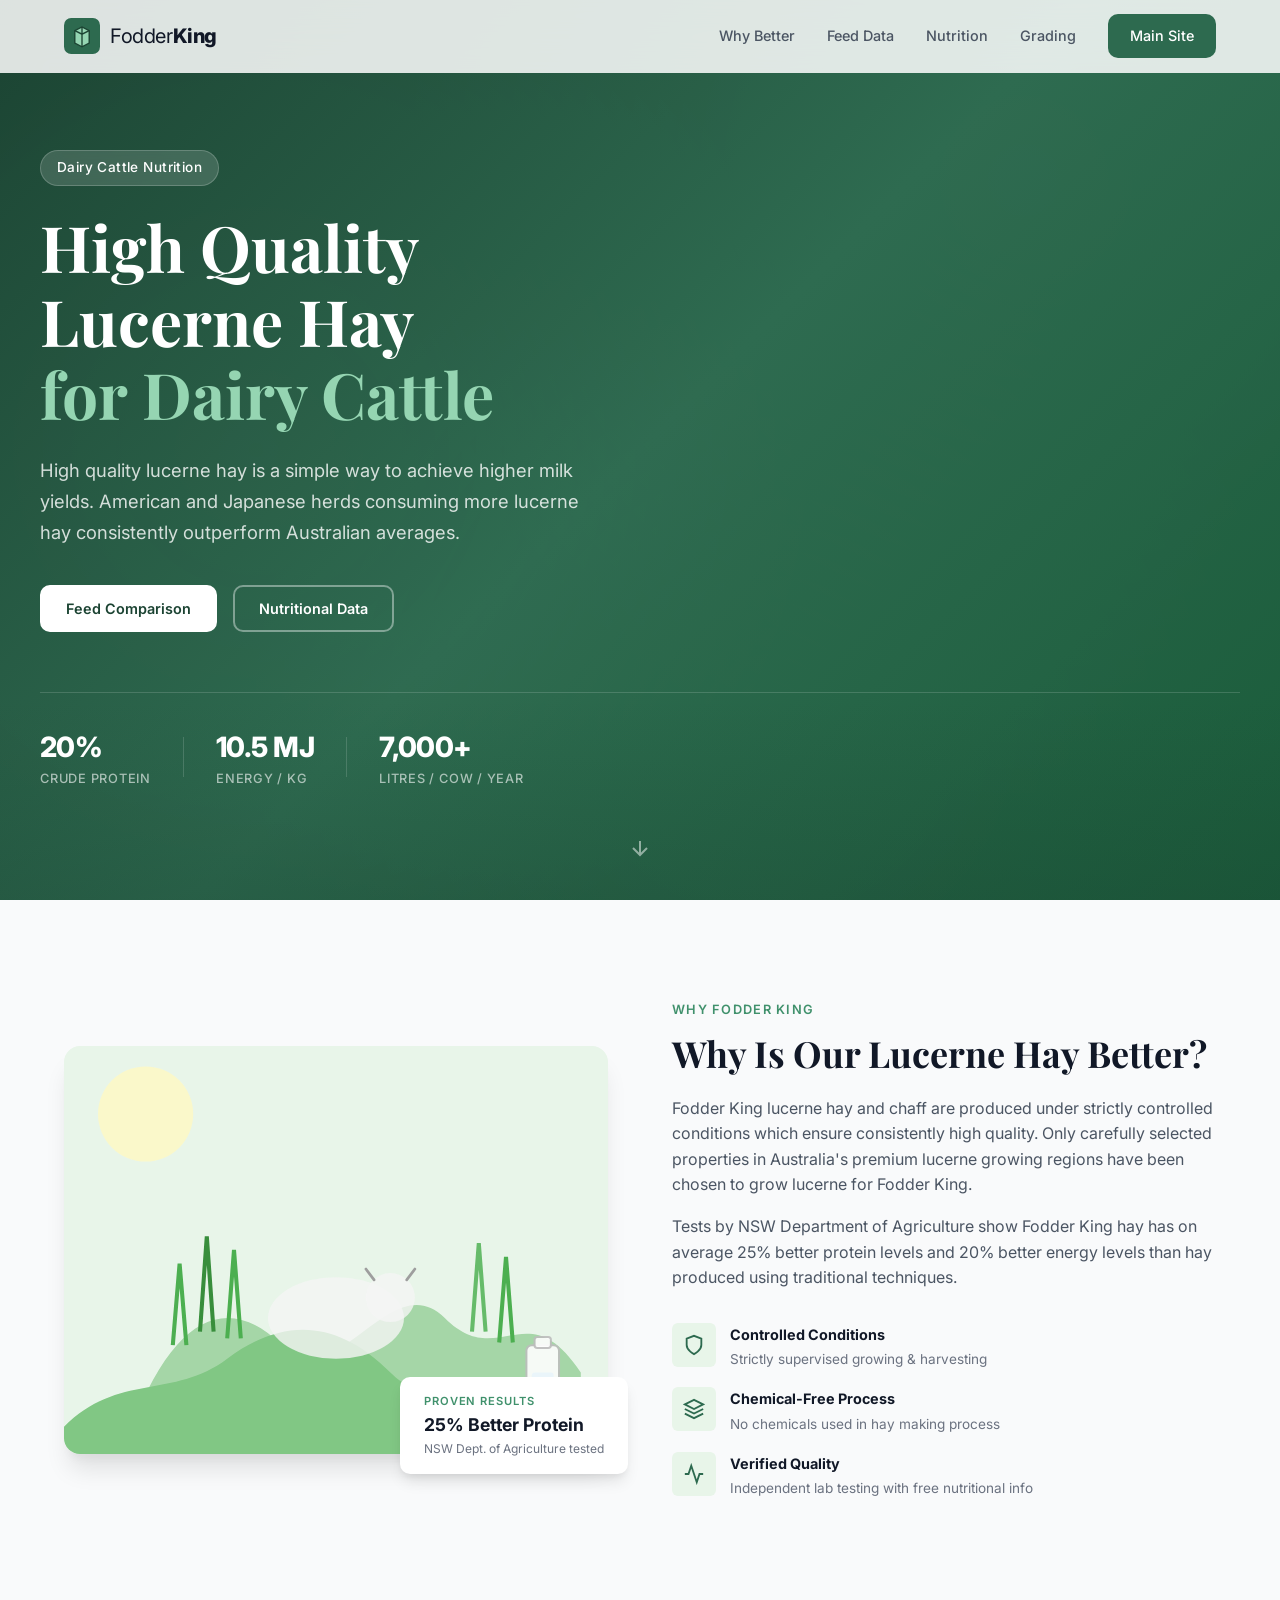
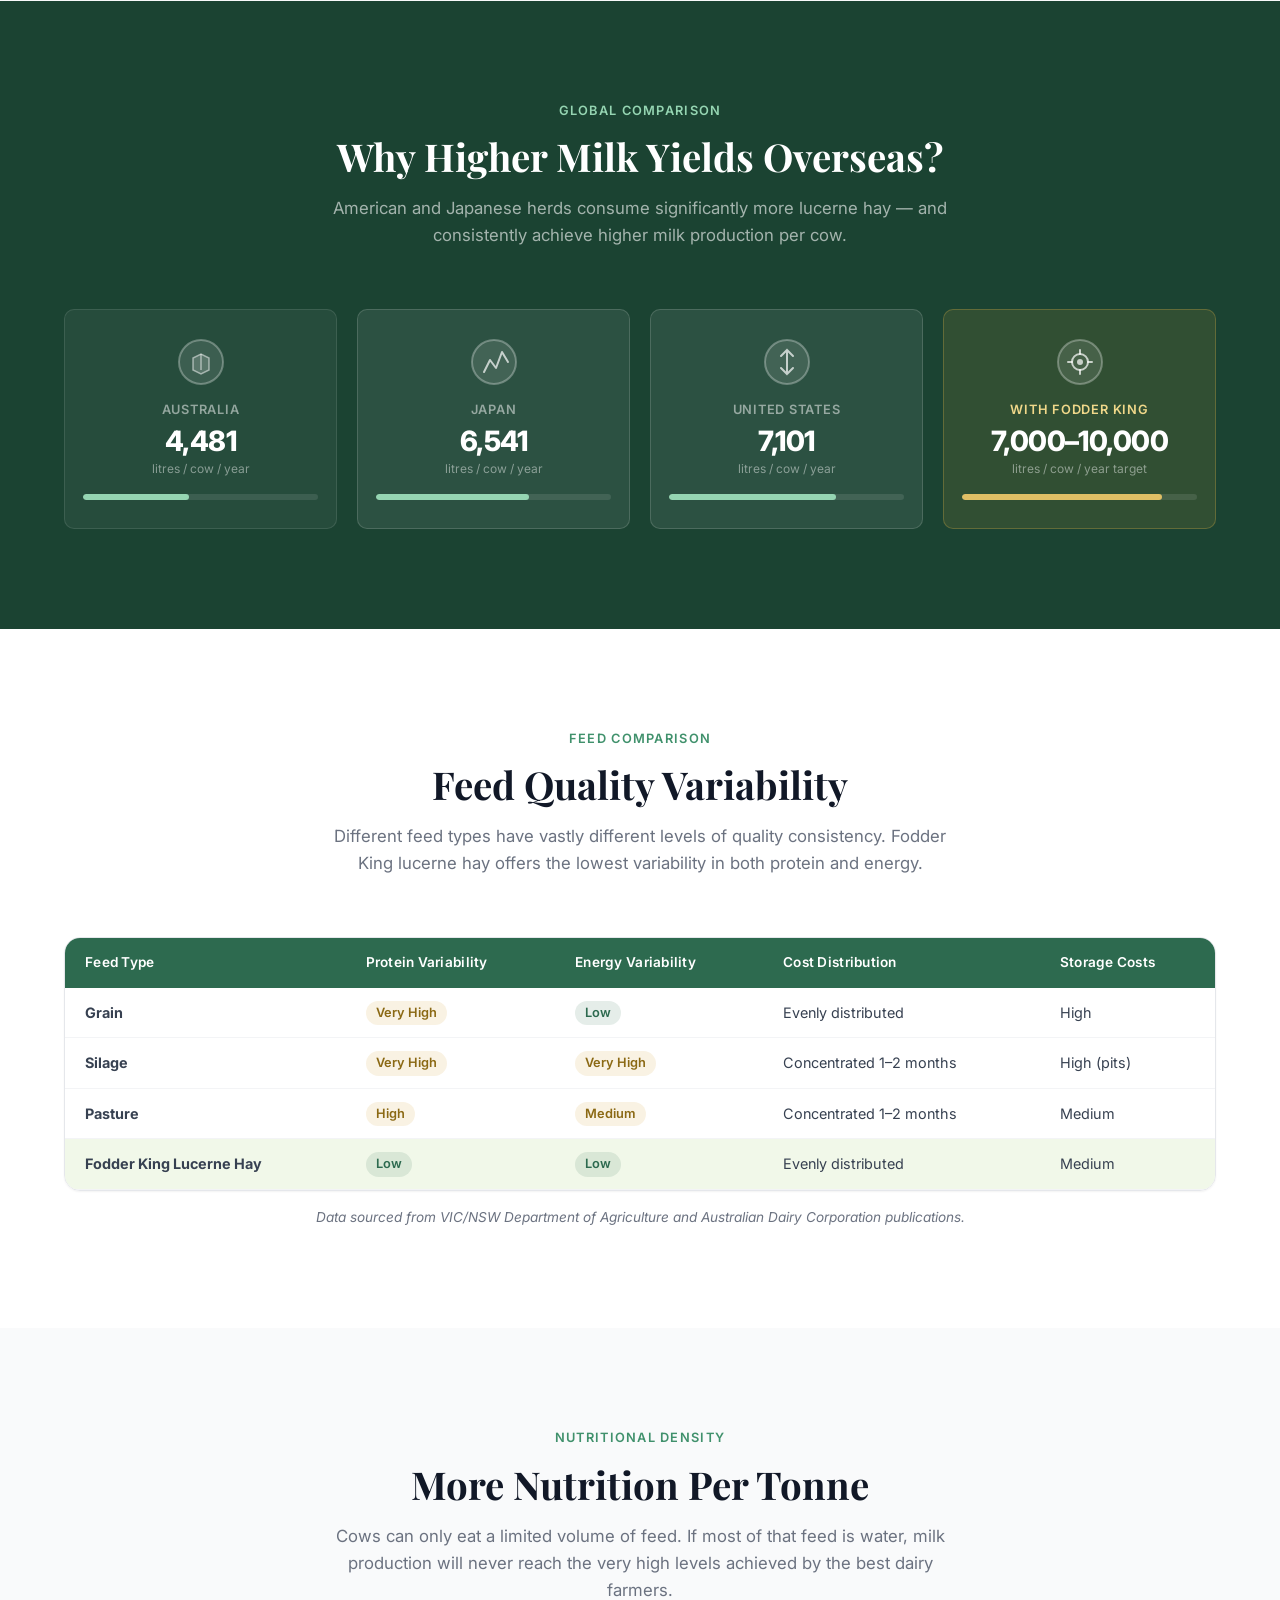
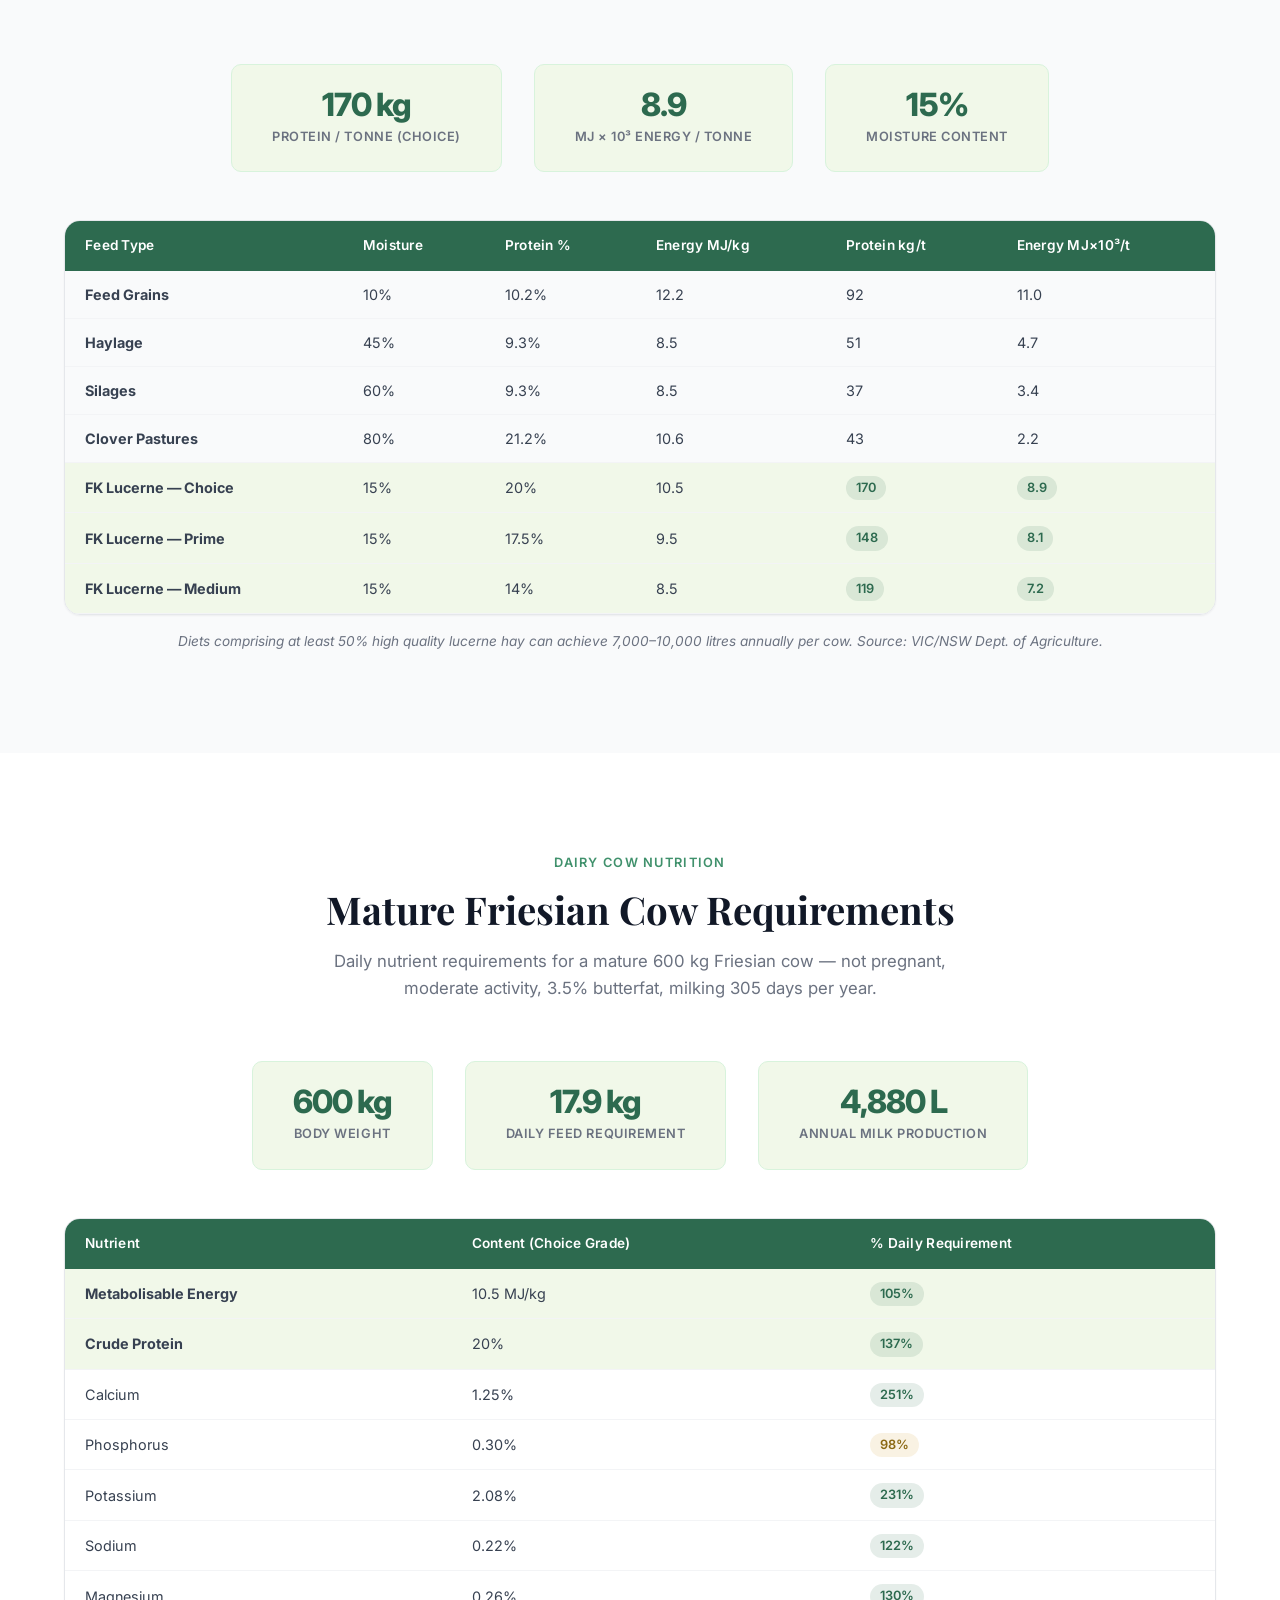
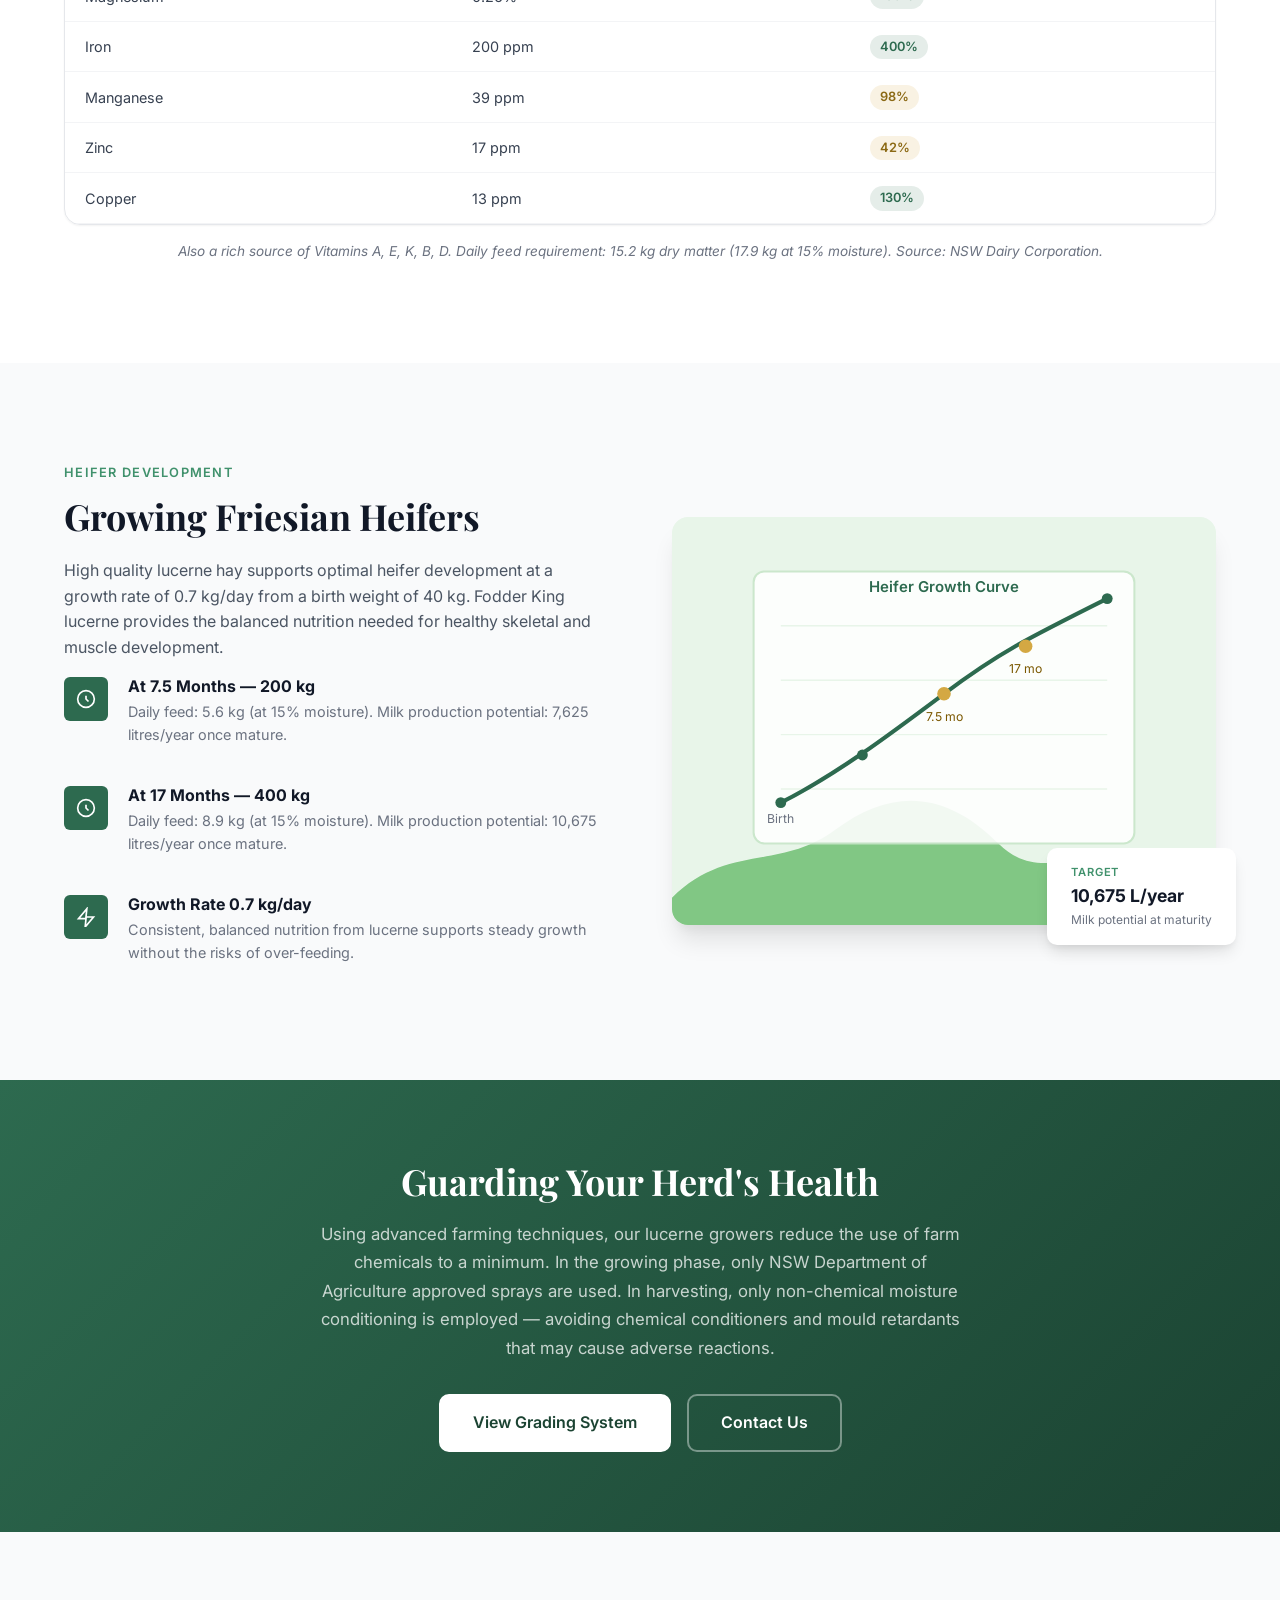
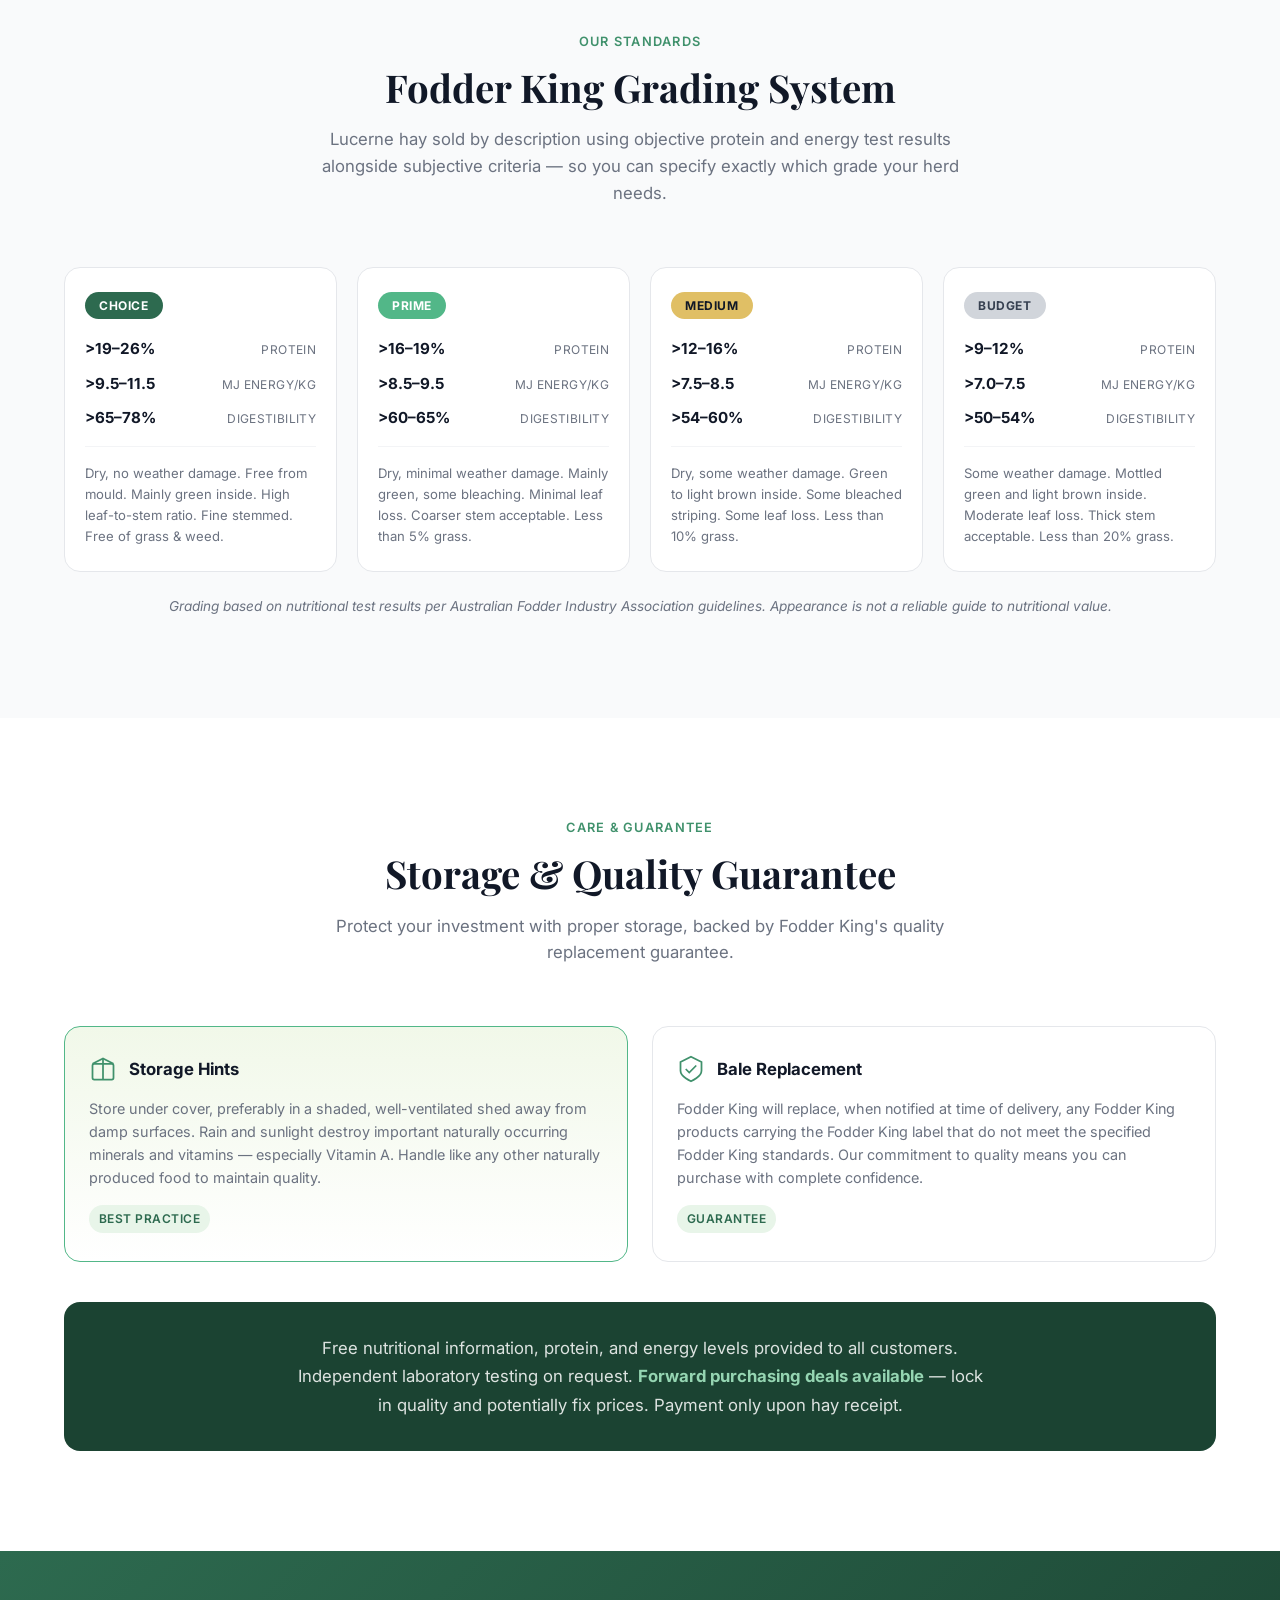
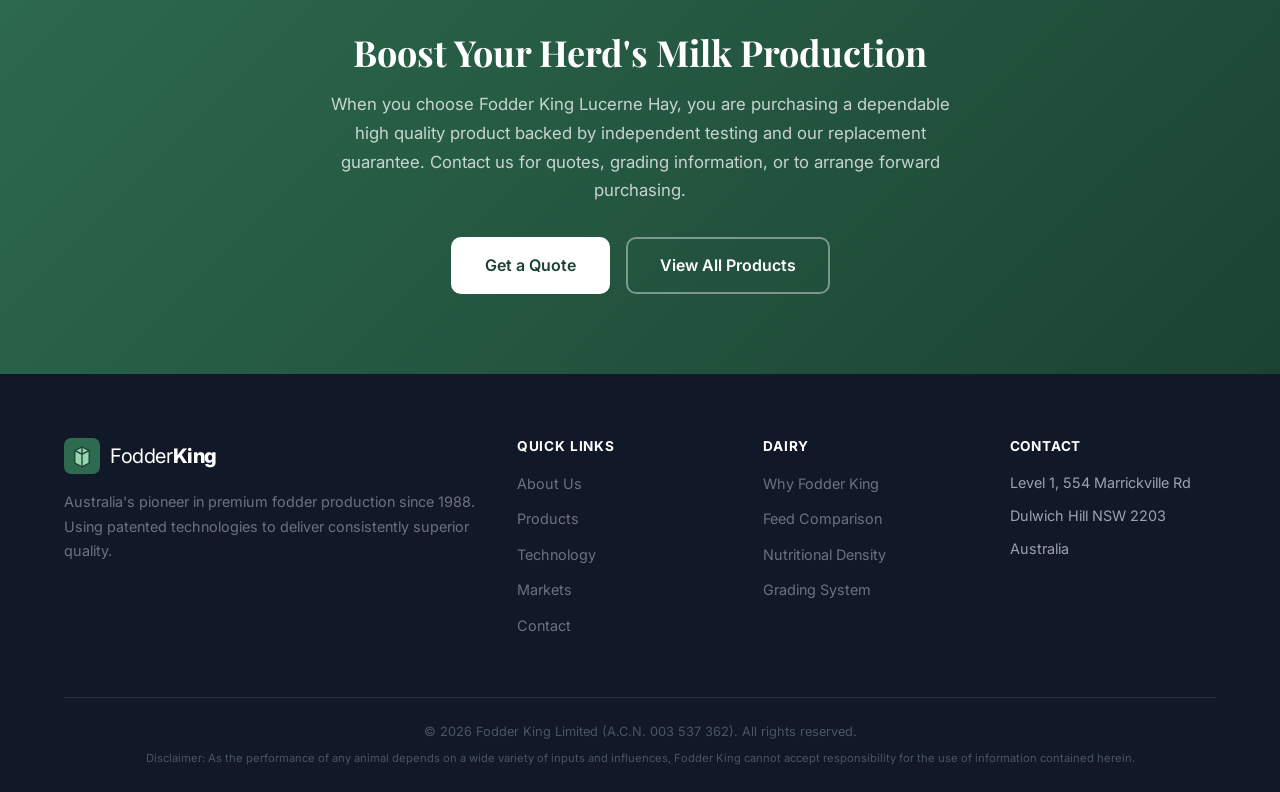
==== dairy.html @ 6096a25e "Add dairy and horses pages, process flow diagram, and nav updates - Create horses.html with lucerne " ====
<!DOCTYPE html>
<html lang="en">
<head>
  <meta charset="UTF-8">
  <meta name="viewport" content="width=device-width, initial-scale=1.0">
  <meta name="description" content="Fodder King — High quality lucerne hay for dairy cattle. Achieve higher milk yields with premium Australian lucerne hay providing superior protein, energy and nutritional density.">
  <title>Lucerne Hay for Dairy Cattle — Fodder King</title>
  <link rel="preconnect" href="https://fonts.googleapis.com">
  <link rel="preconnect" href="https://fonts.gstatic.com" crossorigin>
  <link href="https://fonts.googleapis.com/css2?family=Inter:wght@400;500;600;700;800&family=Playfair+Display:wght@700&display=swap" rel="stylesheet">
  <link rel="stylesheet" href="styles.css">
</head>
<body>
  <!-- Navigation -->
  <nav class="navbar" id="navbar">
    <div class="container nav-container">
      <a href="index.html" class="logo">
        <svg class="logo-icon" viewBox="0 0 40 40" fill="none" xmlns="http://www.w3.org/2000/svg">
          <rect width="40" height="40" rx="8" fill="#2D6A4F"/>
          <path d="M12 28V14l8-4 8 4v14l-8 4-8-4z" fill="#95D5B2" stroke="#1B4332" stroke-width="1.5"/>
          <path d="M20 10v22M12 14l8 4 8-4" stroke="#1B4332" stroke-width="1.5"/>
        </svg>
        <span>Fodder<strong>King</strong></span>
      </a>
      <button class="nav-toggle" id="navToggle" aria-label="Toggle navigation">
        <span></span><span></span><span></span>
      </button>
      <ul class="nav-links" id="navLinks">
        <li><a href="#why-better">Why Better</a></li>
        <li><a href="#feed-variability">Feed Data</a></li>
        <li><a href="#nutrition">Nutrition</a></li>
        <li><a href="#grading">Grading</a></li>
        <li><a href="index.html" class="btn btn-nav">Main Site</a></li>
      </ul>
    </div>
  </nav>

  <!-- Hero Section -->
  <header class="hero hero-dairy" id="hero">
    <div class="hero-bg"></div>
    <div class="container hero-content">
      <div class="hero-badge">Dairy Cattle Nutrition</div>
      <h1>High Quality<br>Lucerne Hay<br><span class="highlight">for Dairy Cattle</span></h1>
      <p class="hero-subtitle">High quality lucerne hay is a simple way to achieve higher milk yields. American and Japanese herds consuming more lucerne hay consistently outperform Australian averages.</p>
      <div class="hero-actions">
        <a href="#feed-variability" class="btn btn-primary">Feed Comparison</a>
        <a href="#nutrition" class="btn btn-outline">Nutritional Data</a>
      </div>
      <div class="hero-stats">
        <div class="stat">
          <span class="stat-value">20%</span>
          <span class="stat-label">Crude Protein</span>
        </div>
        <div class="stat-divider"></div>
        <div class="stat">
          <span class="stat-value">10.5 MJ</span>
          <span class="stat-label">Energy / kg</span>
        </div>
        <div class="stat-divider"></div>
        <div class="stat">
          <span class="stat-value">7,000+</span>
          <span class="stat-label">Litres / Cow / Year</span>
        </div>
      </div>
    </div>
    <div class="hero-scroll">
      <a href="#why-better" aria-label="Scroll down">
        <svg width="24" height="24" viewBox="0 0 24 24" fill="none" stroke="currentColor" stroke-width="2"><path d="M12 5v14M5 12l7 7 7-7"/></svg>
      </a>
    </div>
  </header>

  <!-- Why Better Section -->
  <section class="section section-about" id="why-better">
    <div class="container">
      <div class="section-grid about-grid">
        <div class="about-image">
          <div class="about-image-placeholder">
            <svg viewBox="0 0 400 300" fill="none" xmlns="http://www.w3.org/2000/svg">
              <rect width="400" height="300" fill="#E8F5E9"/>
              <path d="M50 280 C80 200, 120 180, 160 220 S240 160, 280 200 S340 180, 380 240 L380 280Z" fill="#A5D6A7"/>
              <path d="M0 280 C40 240, 80 260, 120 230 S200 200, 240 240 S320 220, 400 260 L400 300 L0 300Z" fill="#81C784"/>
              <!-- Cow silhouette -->
              <ellipse cx="200" cy="200" rx="50" ry="30" fill="#F5F5F5" opacity="0.8"/>
              <circle cx="240" cy="185" r="18" fill="#F5F5F5" opacity="0.8"/>
              <path d="M252 172l6-8M228 172l-6-8" stroke="#9E9E9E" stroke-width="2" stroke-linecap="round"/>
              <!-- Lucerne stalks -->
              <path d="M80 220 L85 160 L90 220" stroke="#4CAF50" stroke-width="3"/>
              <path d="M100 210 L105 140 L110 210" stroke="#388E3C" stroke-width="3"/>
              <path d="M120 215 L125 150 L130 215" stroke="#4CAF50" stroke-width="3"/>
              <path d="M300 210 L305 145 L310 210" stroke="#66BB6A" stroke-width="3"/>
              <path d="M320 218 L325 155 L330 218" stroke="#4CAF50" stroke-width="3"/>
              <!-- Milk bottle icon -->
              <rect x="340" y="220" width="24" height="40" rx="4" fill="white" opacity="0.9" stroke="#BDBDBD" stroke-width="1.5"/>
              <rect x="346" y="214" width="12" height="8" rx="2" fill="white" opacity="0.9" stroke="#BDBDBD" stroke-width="1.5"/>
              <rect x="344" y="240" width="16" height="16" rx="2" fill="#E3F2FD" opacity="0.6"/>
              <!-- Sun -->
              <circle cx="60" cy="50" r="35" fill="#FFF9C4" opacity="0.8"/>
            </svg>
          </div>
          <div class="about-accent-box">
            <span class="accent-number">Proven Results</span>
            <span class="accent-text">25% Better Protein</span>
            <span class="accent-sub">NSW Dept. of Agriculture tested</span>
          </div>
        </div>
        <div class="about-content">
          <div class="section-label">Why Fodder King</div>
          <h2>Why Is Our Lucerne Hay Better?</h2>
          <p>Fodder King lucerne hay and chaff are produced under strictly controlled conditions which ensure consistently high quality. Only carefully selected properties in Australia's premium lucerne growing regions have been chosen to grow lucerne for Fodder King.</p>
          <p>Tests by NSW Department of Agriculture show Fodder King hay has on average 25% better protein levels and 20% better energy levels than hay produced using traditional techniques.</p>
          <div class="about-features">
            <div class="feature">
              <div class="feature-icon">
                <svg viewBox="0 0 24 24" fill="none" stroke="currentColor" stroke-width="2"><path d="M12 22s8-4 8-10V5l-8-3-8 3v7c0 6 8 10 8 10z"/></svg>
              </div>
              <div>
                <strong>Controlled Conditions</strong>
                <span>Strictly supervised growing &amp; harvesting</span>
              </div>
            </div>
            <div class="feature">
              <div class="feature-icon">
                <svg viewBox="0 0 24 24" fill="none" stroke="currentColor" stroke-width="2"><path d="M12 2L2 7l10 5 10-5-10-5zM2 17l10 5 10-5M2 12l10 5 10-5"/></svg>
              </div>
              <div>
                <strong>Chemical-Free Process</strong>
                <span>No chemicals used in hay making process</span>
              </div>
            </div>
            <div class="feature">
              <div class="feature-icon">
                <svg viewBox="0 0 24 24" fill="none" stroke="currentColor" stroke-width="2"><polyline points="22 12 18 12 15 21 9 3 6 12 2 12"/></svg>
              </div>
              <div>
                <strong>Verified Quality</strong>
                <span>Independent lab testing with free nutritional info</span>
              </div>
            </div>
          </div>
        </div>
      </div>
    </div>
  </section>

  <!-- Global Milk Yield Comparison -->
  <section class="section section-livestock" id="milk-yields">
    <div class="container">
      <div class="section-header">
        <div class="section-label">Global Comparison</div>
        <h2>Why Higher Milk Yields Overseas?</h2>
        <p>American and Japanese herds consume significantly more lucerne hay — and consistently achieve higher milk production per cow.</p>
      </div>
      <div class="dairy-yield-grid">
        <div class="dairy-yield-card">
          <div class="dairy-yield-icon">
            <svg viewBox="0 0 48 48" fill="none" xmlns="http://www.w3.org/2000/svg">
              <circle cx="24" cy="24" r="22" fill="rgba(255,255,255,0.1)" stroke="rgba(255,255,255,0.3)" stroke-width="2"/>
              <path d="M16 32V20l8-4 8 4v12l-8 4-8-4z" fill="rgba(255,255,255,0.15)" stroke="rgba(255,255,255,0.5)" stroke-width="1.5"/>
              <path d="M24 16v16" stroke="rgba(255,255,255,0.5)" stroke-width="1.5"/>
            </svg>
          </div>
          <span class="dairy-yield-country">Australia</span>
          <span class="dairy-yield-value">4,481</span>
          <span class="dairy-yield-unit">litres / cow / year</span>
          <div class="dairy-yield-bar">
            <div class="dairy-yield-fill" style="width: 45%;"></div>
          </div>
        </div>
        <div class="dairy-yield-card dairy-yield-highlight">
          <div class="dairy-yield-icon">
            <svg viewBox="0 0 48 48" fill="none" xmlns="http://www.w3.org/2000/svg">
              <circle cx="24" cy="24" r="22" fill="rgba(255,255,255,0.1)" stroke="rgba(255,255,255,0.3)" stroke-width="2"/>
              <path d="M14 34l6-12 6 8 6-16 6 10" stroke="rgba(255,255,255,0.7)" stroke-width="2" stroke-linecap="round" stroke-linejoin="round"/>
            </svg>
          </div>
          <span class="dairy-yield-country">Japan</span>
          <span class="dairy-yield-value">6,541</span>
          <span class="dairy-yield-unit">litres / cow / year</span>
          <div class="dairy-yield-bar">
            <div class="dairy-yield-fill" style="width: 65%;"></div>
          </div>
        </div>
        <div class="dairy-yield-card dairy-yield-highlight">
          <div class="dairy-yield-icon">
            <svg viewBox="0 0 48 48" fill="none" xmlns="http://www.w3.org/2000/svg">
              <circle cx="24" cy="24" r="22" fill="rgba(255,255,255,0.1)" stroke="rgba(255,255,255,0.3)" stroke-width="2"/>
              <path d="M24 12v24M18 18l6-6 6 6M18 30l6 6 6-6" stroke="rgba(255,255,255,0.7)" stroke-width="2" stroke-linecap="round"/>
            </svg>
          </div>
          <span class="dairy-yield-country">United States</span>
          <span class="dairy-yield-value">7,101</span>
          <span class="dairy-yield-unit">litres / cow / year</span>
          <div class="dairy-yield-bar">
            <div class="dairy-yield-fill" style="width: 71%;"></div>
          </div>
        </div>
        <div class="dairy-yield-card dairy-yield-target">
          <div class="dairy-yield-icon">
            <svg viewBox="0 0 48 48" fill="none" xmlns="http://www.w3.org/2000/svg">
              <circle cx="24" cy="24" r="22" fill="rgba(255,255,255,0.1)" stroke="rgba(255,255,255,0.3)" stroke-width="2"/>
              <circle cx="24" cy="24" r="8" stroke="rgba(255,255,255,0.7)" stroke-width="2"/>
              <circle cx="24" cy="24" r="3" fill="rgba(255,255,255,0.7)"/>
              <path d="M24 12v4M24 32v4M12 24h4M32 24h4" stroke="rgba(255,255,255,0.7)" stroke-width="2" stroke-linecap="round"/>
            </svg>
          </div>
          <span class="dairy-yield-country">With Fodder King</span>
          <span class="dairy-yield-value">7,000–10,000</span>
          <span class="dairy-yield-unit">litres / cow / year target</span>
          <div class="dairy-yield-bar">
            <div class="dairy-yield-fill dairy-yield-fill-gold" style="width: 85%;"></div>
          </div>
        </div>
      </div>
    </div>
  </section>

  <!-- Feed Variability Section -->
  <section class="section" id="feed-variability">
    <div class="container">
      <div class="section-header">
        <div class="section-label">Feed Comparison</div>
        <h2>Feed Quality Variability</h2>
        <p>Different feed types have vastly different levels of quality consistency. Fodder King lucerne hay offers the lowest variability in both protein and energy.</p>
      </div>

      <div class="table-wrapper">
        <table class="nutrition-table">
          <thead>
            <tr>
              <th>Feed Type</th>
              <th>Protein Variability</th>
              <th>Energy Variability</th>
              <th>Cost Distribution</th>
              <th>Storage Costs</th>
            </tr>
          </thead>
          <tbody>
            <tr>
              <td><strong>Grain</strong></td>
              <td><span class="badge badge-amber">Very High</span></td>
              <td><span class="badge badge-green">Low</span></td>
              <td>Evenly distributed</td>
              <td>High</td>
            </tr>
            <tr>
              <td><strong>Silage</strong></td>
              <td><span class="badge badge-amber">Very High</span></td>
              <td><span class="badge badge-amber">Very High</span></td>
              <td>Concentrated 1–2 months</td>
              <td>High (pits)</td>
            </tr>
            <tr>
              <td><strong>Pasture</strong></td>
              <td><span class="badge badge-amber">High</span></td>
              <td><span class="badge badge-amber">Medium</span></td>
              <td>Concentrated 1–2 months</td>
              <td>Medium</td>
            </tr>
            <tr class="table-highlight">
              <td><strong>Fodder King Lucerne Hay</strong></td>
              <td><span class="badge badge-green">Low</span></td>
              <td><span class="badge badge-green">Low</span></td>
              <td>Evenly distributed</td>
              <td>Medium</td>
            </tr>
          </tbody>
        </table>
      </div>
      <p class="table-note">Data sourced from VIC/NSW Department of Agriculture and Australian Dairy Corporation publications.</p>
    </div>
  </section>

  <!-- Nutritional Density Section -->
  <section class="section section-tech" id="nutrition">
    <div class="container">
      <div class="section-header">
        <div class="section-label">Nutritional Density</div>
        <h2>More Nutrition Per Tonne</h2>
        <p>Cows can only eat a limited volume of feed. If most of that feed is water, milk production will never reach the very high levels achieved by the best dairy farmers.</p>
      </div>

      <!-- Density overview cards -->
      <div class="nutrition-overview">
        <div class="nutrition-overview-card">
          <span class="nutrition-big">170 kg</span>
          <span class="nutrition-label">Protein / Tonne (Choice)</span>
        </div>
        <div class="nutrition-overview-card">
          <span class="nutrition-big">8.9</span>
          <span class="nutrition-label">MJ &times; 10&sup3; Energy / Tonne</span>
        </div>
        <div class="nutrition-overview-card">
          <span class="nutrition-big">15%</span>
          <span class="nutrition-label">Moisture Content</span>
        </div>
      </div>

      <div class="table-wrapper">
        <table class="nutrition-table">
          <thead>
            <tr>
              <th>Feed Type</th>
              <th>Moisture</th>
              <th>Protein %</th>
              <th>Energy MJ/kg</th>
              <th>Protein kg/t</th>
              <th>Energy MJ&times;10&sup3;/t</th>
            </tr>
          </thead>
          <tbody>
            <tr>
              <td><strong>Feed Grains</strong></td>
              <td>10%</td>
              <td>10.2%</td>
              <td>12.2</td>
              <td>92</td>
              <td>11.0</td>
            </tr>
            <tr>
              <td><strong>Haylage</strong></td>
              <td>45%</td>
              <td>9.3%</td>
              <td>8.5</td>
              <td>51</td>
              <td>4.7</td>
            </tr>
            <tr>
              <td><strong>Silages</strong></td>
              <td>60%</td>
              <td>9.3%</td>
              <td>8.5</td>
              <td>37</td>
              <td>3.4</td>
            </tr>
            <tr>
              <td><strong>Clover Pastures</strong></td>
              <td>80%</td>
              <td>21.2%</td>
              <td>10.6</td>
              <td>43</td>
              <td>2.2</td>
            </tr>
            <tr class="table-highlight">
              <td><strong>FK Lucerne — Choice</strong></td>
              <td>15%</td>
              <td>20%</td>
              <td>10.5</td>
              <td><span class="badge badge-green">170</span></td>
              <td><span class="badge badge-green">8.9</span></td>
            </tr>
            <tr class="table-highlight">
              <td><strong>FK Lucerne — Prime</strong></td>
              <td>15%</td>
              <td>17.5%</td>
              <td>9.5</td>
              <td><span class="badge badge-green">148</span></td>
              <td><span class="badge badge-green">8.1</span></td>
            </tr>
            <tr class="table-highlight">
              <td><strong>FK Lucerne — Medium</strong></td>
              <td>15%</td>
              <td>14%</td>
              <td>8.5</td>
              <td><span class="badge badge-green">119</span></td>
              <td><span class="badge badge-green">7.2</span></td>
            </tr>
          </tbody>
        </table>
      </div>
      <p class="table-note">Diets comprising at least 50% high quality lucerne hay can achieve 7,000–10,000 litres annually per cow. Source: VIC/NSW Dept. of Agriculture.</p>
    </div>
  </section>

  <!-- Friesian Cow Requirements Section -->
  <section class="section" id="friesian">
    <div class="container">
      <div class="section-header">
        <div class="section-label">Dairy Cow Nutrition</div>
        <h2>Mature Friesian Cow Requirements</h2>
        <p>Daily nutrient requirements for a mature 600 kg Friesian cow — not pregnant, moderate activity, 3.5% butterfat, milking 305 days per year.</p>
      </div>

      <!-- Cow spec overview -->
      <div class="nutrition-overview">
        <div class="nutrition-overview-card">
          <span class="nutrition-big">600 kg</span>
          <span class="nutrition-label">Body Weight</span>
        </div>
        <div class="nutrition-overview-card">
          <span class="nutrition-big">17.9 kg</span>
          <span class="nutrition-label">Daily Feed Requirement</span>
        </div>
        <div class="nutrition-overview-card">
          <span class="nutrition-big">4,880 L</span>
          <span class="nutrition-label">Annual Milk Production</span>
        </div>
      </div>

      <div class="table-wrapper">
        <table class="nutrition-table">
          <thead>
            <tr>
              <th>Nutrient</th>
              <th>Content (Choice Grade)</th>
              <th>% Daily Requirement</th>
            </tr>
          </thead>
          <tbody>
            <tr class="table-highlight">
              <td><strong>Metabolisable Energy</strong></td>
              <td>10.5 MJ/kg</td>
              <td><span class="badge badge-green">105%</span></td>
            </tr>
            <tr class="table-highlight">
              <td><strong>Crude Protein</strong></td>
              <td>20%</td>
              <td><span class="badge badge-green">137%</span></td>
            </tr>
            <tr>
              <td>Calcium</td>
              <td>1.25%</td>
              <td><span class="badge badge-green">251%</span></td>
            </tr>
            <tr>
              <td>Phosphorus</td>
              <td>0.30%</td>
              <td><span class="badge badge-amber">98%</span></td>
            </tr>
            <tr>
              <td>Potassium</td>
              <td>2.08%</td>
              <td><span class="badge badge-green">231%</span></td>
            </tr>
            <tr>
              <td>Sodium</td>
              <td>0.22%</td>
              <td><span class="badge badge-green">122%</span></td>
            </tr>
            <tr>
              <td>Magnesium</td>
              <td>0.26%</td>
              <td><span class="badge badge-green">130%</span></td>
            </tr>
            <tr>
              <td>Iron</td>
              <td>200 ppm</td>
              <td><span class="badge badge-green">400%</span></td>
            </tr>
            <tr>
              <td>Manganese</td>
              <td>39 ppm</td>
              <td><span class="badge badge-amber">98%</span></td>
            </tr>
            <tr>
              <td>Zinc</td>
              <td>17 ppm</td>
              <td><span class="badge badge-amber">42%</span></td>
            </tr>
            <tr>
              <td>Copper</td>
              <td>13 ppm</td>
              <td><span class="badge badge-green">130%</span></td>
            </tr>
          </tbody>
        </table>
      </div>
      <p class="table-note">Also a rich source of Vitamins A, E, K, B, D. Daily feed requirement: 15.2 kg dry matter (17.9 kg at 15% moisture). Source: NSW Dairy Corporation.</p>
    </div>
  </section>

  <!-- Growing Heifer Section -->
  <section class="section section-about" id="heifers">
    <div class="container">
      <div class="section-grid about-grid">
        <div class="about-content">
          <div class="section-label">Heifer Development</div>
          <h2>Growing Friesian Heifers</h2>
          <p>High quality lucerne hay supports optimal heifer development at a growth rate of 0.7 kg/day from a birth weight of 40 kg. Fodder King lucerne provides the balanced nutrition needed for healthy skeletal and muscle development.</p>
          <div class="process-steps">
            <div class="process-step">
              <div class="step-number">
                <svg viewBox="0 0 24 24" fill="none" stroke="white" stroke-width="2" width="20" height="20"><circle cx="12" cy="12" r="10"/><path d="M12 8v4l3 3"/></svg>
              </div>
              <div class="step-content">
                <h4>At 7.5 Months — 200 kg</h4>
                <p>Daily feed: 5.6 kg (at 15% moisture). Milk production potential: 7,625 litres/year once mature.</p>
              </div>
            </div>
            <div class="process-step">
              <div class="step-number">
                <svg viewBox="0 0 24 24" fill="none" stroke="white" stroke-width="2" width="20" height="20"><circle cx="12" cy="12" r="10"/><path d="M12 8v4l3 3"/></svg>
              </div>
              <div class="step-content">
                <h4>At 17 Months — 400 kg</h4>
                <p>Daily feed: 8.9 kg (at 15% moisture). Milk production potential: 10,675 litres/year once mature.</p>
              </div>
            </div>
            <div class="process-step">
              <div class="step-number">
                <svg viewBox="0 0 24 24" fill="none" stroke="white" stroke-width="2" width="20" height="20"><path d="M13 2L3 14h9l-1 10 10-12h-9l1-10z"/></svg>
              </div>
              <div class="step-content">
                <h4>Growth Rate 0.7 kg/day</h4>
                <p>Consistent, balanced nutrition from lucerne supports steady growth without the risks of over-feeding.</p>
              </div>
            </div>
          </div>
        </div>
        <div class="about-image">
          <div class="about-image-placeholder">
            <svg viewBox="0 0 400 300" fill="none" xmlns="http://www.w3.org/2000/svg">
              <rect width="400" height="300" fill="#E8F5E9"/>
              <path d="M0 280 C40 240, 80 260, 120 230 S200 200, 240 240 S320 220, 400 260 L400 300 L0 300Z" fill="#81C784"/>
              <!-- Growth chart -->
              <rect x="60" y="40" width="280" height="200" rx="8" fill="white" opacity="0.9" stroke="#C8E6C9" stroke-width="1.5"/>
              <!-- Grid lines -->
              <line x1="80" y1="80" x2="320" y2="80" stroke="#E8F5E9" stroke-width="1"/>
              <line x1="80" y1="120" x2="320" y2="120" stroke="#E8F5E9" stroke-width="1"/>
              <line x1="80" y1="160" x2="320" y2="160" stroke="#E8F5E9" stroke-width="1"/>
              <line x1="80" y1="200" x2="320" y2="200" stroke="#E8F5E9" stroke-width="1"/>
              <!-- Growth line -->
              <path d="M80 210 C120 190, 160 160, 200 130 S260 90, 320 60" stroke="#2D6A4F" stroke-width="3" fill="none" stroke-linecap="round"/>
              <!-- Dots -->
              <circle cx="80" cy="210" r="4" fill="#2D6A4F"/>
              <circle cx="140" cy="175" r="4" fill="#2D6A4F"/>
              <circle cx="200" cy="130" r="5" fill="#D4A843"/>
              <circle cx="260" cy="95" r="5" fill="#D4A843"/>
              <circle cx="320" cy="60" r="4" fill="#2D6A4F"/>
              <!-- Labels -->
              <text x="80" y="225" font-family="Inter, sans-serif" font-size="9" fill="#6B7280" text-anchor="middle">Birth</text>
              <text x="200" y="150" font-family="Inter, sans-serif" font-size="9" fill="#7B5800" text-anchor="middle">7.5 mo</text>
              <text x="260" y="115" font-family="Inter, sans-serif" font-size="9" fill="#7B5800" text-anchor="middle">17 mo</text>
              <text x="200" y="55" font-family="Inter, sans-serif" font-size="11" font-weight="600" fill="#2D6A4F" text-anchor="middle">Heifer Growth Curve</text>
            </svg>
          </div>
          <div class="about-accent-box">
            <span class="accent-number">Target</span>
            <span class="accent-text">10,675 L/year</span>
            <span class="accent-sub">Milk potential at maturity</span>
          </div>
        </div>
      </div>
    </div>
  </section>

  <!-- Guarding Health Section -->
  <section class="section section-cta">
    <div class="container">
      <div class="cta-content">
        <h2>Guarding Your Herd's Health</h2>
        <p>Using advanced farming techniques, our lucerne growers reduce the use of farm chemicals to a minimum. In the growing phase, only NSW Department of Agriculture approved sprays are used. In harvesting, only non-chemical moisture conditioning is employed — avoiding chemical conditioners and mould retardants that may cause adverse reactions.</p>
        <div class="cta-actions">
          <a href="#grading" class="btn btn-primary btn-lg">View Grading System</a>
          <a href="index.html#contact" class="btn btn-outline btn-lg">Contact Us</a>
        </div>
      </div>
    </div>
  </section>

  <!-- Grading System Section -->
  <section class="section section-about" id="grading">
    <div class="container">
      <div class="section-header">
        <div class="section-label">Our Standards</div>
        <h2>Fodder King Grading System</h2>
        <p>Lucerne hay sold by description using objective protein and energy test results alongside subjective criteria — so you can specify exactly which grade your herd needs.</p>
      </div>
      <div class="grading-grid">
        <div class="grade-card grade-choice">
          <div class="grade-badge">Choice</div>
          <div class="grade-specs">
            <div class="grade-spec">
              <span class="grade-spec-value">&gt;19–26%</span>
              <span class="grade-spec-label">Protein</span>
            </div>
            <div class="grade-spec">
              <span class="grade-spec-value">&gt;9.5–11.5</span>
              <span class="grade-spec-label">MJ Energy/kg</span>
            </div>
            <div class="grade-spec">
              <span class="grade-spec-value">&gt;65–78%</span>
              <span class="grade-spec-label">Digestibility</span>
            </div>
          </div>
          <p class="grade-desc">Dry, no weather damage. Free from mould. Mainly green inside. High leaf-to-stem ratio. Fine stemmed. Free of grass &amp; weed.</p>
        </div>
        <div class="grade-card grade-prime">
          <div class="grade-badge">Prime</div>
          <div class="grade-specs">
            <div class="grade-spec">
              <span class="grade-spec-value">&gt;16–19%</span>
              <span class="grade-spec-label">Protein</span>
            </div>
            <div class="grade-spec">
              <span class="grade-spec-value">&gt;8.5–9.5</span>
              <span class="grade-spec-label">MJ Energy/kg</span>
            </div>
            <div class="grade-spec">
              <span class="grade-spec-value">&gt;60–65%</span>
              <span class="grade-spec-label">Digestibility</span>
            </div>
          </div>
          <p class="grade-desc">Dry, minimal weather damage. Mainly green, some bleaching. Minimal leaf loss. Coarser stem acceptable. Less than 5% grass.</p>
        </div>
        <div class="grade-card grade-medium">
          <div class="grade-badge">Medium</div>
          <div class="grade-specs">
            <div class="grade-spec">
              <span class="grade-spec-value">&gt;12–16%</span>
              <span class="grade-spec-label">Protein</span>
            </div>
            <div class="grade-spec">
              <span class="grade-spec-value">&gt;7.5–8.5</span>
              <span class="grade-spec-label">MJ Energy/kg</span>
            </div>
            <div class="grade-spec">
              <span class="grade-spec-value">&gt;54–60%</span>
              <span class="grade-spec-label">Digestibility</span>
            </div>
          </div>
          <p class="grade-desc">Dry, some weather damage. Green to light brown inside. Some bleached striping. Some leaf loss. Less than 10% grass.</p>
        </div>
        <div class="grade-card grade-budget">
          <div class="grade-badge">Budget</div>
          <div class="grade-specs">
            <div class="grade-spec">
              <span class="grade-spec-value">&gt;9–12%</span>
              <span class="grade-spec-label">Protein</span>
            </div>
            <div class="grade-spec">
              <span class="grade-spec-value">&gt;7.0–7.5</span>
              <span class="grade-spec-label">MJ Energy/kg</span>
            </div>
            <div class="grade-spec">
              <span class="grade-spec-value">&gt;50–54%</span>
              <span class="grade-spec-label">Digestibility</span>
            </div>
          </div>
          <p class="grade-desc">Some weather damage. Mottled green and light brown inside. Moderate leaf loss. Thick stem acceptable. Less than 20% grass.</p>
        </div>
      </div>
      <p class="table-note">Grading based on nutritional test results per Australian Fodder Industry Association guidelines. Appearance is not a reliable guide to nutritional value.</p>
    </div>
  </section>

  <!-- Storage & Guarantee Section -->
  <section class="section section-markets" id="storage">
    <div class="container">
      <div class="section-header">
        <div class="section-label">Care &amp; Guarantee</div>
        <h2>Storage &amp; Quality Guarantee</h2>
        <p>Protect your investment with proper storage, backed by Fodder King's quality replacement guarantee.</p>
      </div>
      <div class="markets-grid" style="grid-template-columns: repeat(2, 1fr);">
        <div class="market-card market-domestic">
          <div class="market-header">
            <svg viewBox="0 0 32 32" fill="none" stroke="currentColor" stroke-width="2"><rect x="4" y="10" width="24" height="18" rx="2"/><path d="M4 10l12-6 12 6"/><line x1="16" y1="4" x2="16" y2="28"/></svg>
            <h3>Storage Hints</h3>
          </div>
          <p>Store under cover, preferably in a shaded, well-ventilated shed away from damp surfaces. Rain and sunlight destroy important naturally occurring minerals and vitamins — especially Vitamin A. Handle like any other naturally produced food to maintain quality.</p>
          <div class="market-tag">Best Practice</div>
        </div>
        <div class="market-card">
          <div class="market-header">
            <svg viewBox="0 0 32 32" fill="none" stroke="currentColor" stroke-width="2"><path d="M16 2l12 6v10c0 7-12 12-12 12S4 25 4 18V8l12-6z"/><polyline points="22 12 14 20 10 16"/></svg>
            <h3>Bale Replacement</h3>
          </div>
          <p>Fodder King will replace, when notified at time of delivery, any Fodder King products carrying the Fodder King label that do not meet the specified Fodder King standards. Our commitment to quality means you can purchase with complete confidence.</p>
          <div class="market-tag">Guarantee</div>
        </div>
      </div>
      <div class="markets-callout" style="margin-top: 32px;">
        <p>Free nutritional information, protein, and energy levels provided to all customers. Independent laboratory testing on request. <strong>Forward purchasing deals available</strong> — lock in quality and potentially fix prices. Payment only upon hay receipt.</p>
      </div>
    </div>
  </section>

  <!-- CTA Section -->
  <section class="section section-cta">
    <div class="container">
      <div class="cta-content">
        <h2>Boost Your Herd's Milk Production</h2>
        <p>When you choose Fodder King Lucerne Hay, you are purchasing a dependable high quality product backed by independent testing and our replacement guarantee. Contact us for quotes, grading information, or to arrange forward purchasing.</p>
        <div class="cta-actions">
          <a href="index.html#contact" class="btn btn-primary btn-lg">Get a Quote</a>
          <a href="index.html#products" class="btn btn-outline btn-lg">View All Products</a>
        </div>
      </div>
    </div>
  </section>

  <!-- Footer -->
  <footer class="footer">
    <div class="container">
      <div class="footer-grid">
        <div class="footer-brand">
          <a href="index.html" class="logo">
            <svg class="logo-icon" viewBox="0 0 40 40" fill="none" xmlns="http://www.w3.org/2000/svg">
              <rect width="40" height="40" rx="8" fill="#2D6A4F"/>
              <path d="M12 28V14l8-4 8 4v14l-8 4-8-4z" fill="#95D5B2" stroke="#1B4332" stroke-width="1.5"/>
              <path d="M20 10v22M12 14l8 4 8-4" stroke="#1B4332" stroke-width="1.5"/>
            </svg>
            <span>Fodder<strong>King</strong></span>
          </a>
          <p>Australia's pioneer in premium fodder production since 1988. Using patented technologies to deliver consistently superior quality.</p>
        </div>
        <div class="footer-links">
          <h4>Quick Links</h4>
          <ul>
            <li><a href="index.html#about">About Us</a></li>
            <li><a href="index.html#products">Products</a></li>
            <li><a href="index.html#technology">Technology</a></li>
            <li><a href="index.html#markets">Markets</a></li>
            <li><a href="index.html#contact">Contact</a></li>
          </ul>
        </div>
        <div class="footer-links">
          <h4>Dairy</h4>
          <ul>
            <li><a href="#why-better">Why Fodder King</a></li>
            <li><a href="#feed-variability">Feed Comparison</a></li>
            <li><a href="#nutrition">Nutritional Density</a></li>
            <li><a href="#grading">Grading System</a></li>
          </ul>
        </div>
        <div class="footer-links">
          <h4>Contact</h4>
          <ul>
            <li>Level 1, 554 Marrickville Rd</li>
            <li>Dulwich Hill NSW 2203</li>
            <li>Australia</li>
          </ul>
        </div>
      </div>
      <div class="footer-bottom">
        <p>&copy; 2026 Fodder King Limited (A.C.N. 003 537 362). All rights reserved.</p>
        <p style="font-size: 0.7rem; color: var(--gray-600); margin-top: 8px;">Disclaimer: As the performance of any animal depends on a wide variety of inputs and influences, Fodder King cannot accept responsibility for the use of information contained herein.</p>
      </div>
    </div>
  </footer>

  <script src="script.js"></script>
</body>
</html>
---- styles.css ----
/* ============================================
   Fodder King — Modern Website Styles
   ============================================ */

/* CSS Custom Properties */
:root {
  --green-900: #1B4332;
  --green-800: #2D6A4F;
  --green-700: #40916C;
  --green-600: #52B788;
  --green-500: #74C69D;
  --green-400: #95D5B2;
  --green-300: #B7E4C7;
  --green-200: #D8F3DC;
  --green-100: #E8F5E9;
  --green-50: #F1F8E9;

  --gold-500: #D4A843;
  --gold-400: #E0BF65;
  --gold-300: #F0D88A;

  --gray-900: #111827;
  --gray-800: #1F2937;
  --gray-700: #374151;
  --gray-600: #4B5563;
  --gray-500: #6B7280;
  --gray-400: #9CA3AF;
  --gray-300: #D1D5DB;
  --gray-200: #E5E7EB;
  --gray-100: #F3F4F6;
  --gray-50: #F9FAFB;

  --white: #FFFFFF;
  --black: #000000;

  --font-sans: 'Inter', -apple-system, BlinkMacSystemFont, 'Segoe UI', sans-serif;
  --font-display: 'Playfair Display', Georgia, serif;

  --shadow-sm: 0 1px 2px rgba(0,0,0,0.05);
  --shadow-md: 0 4px 6px -1px rgba(0,0,0,0.1), 0 2px 4px -1px rgba(0,0,0,0.06);
  --shadow-lg: 0 10px 15px -3px rgba(0,0,0,0.1), 0 4px 6px -2px rgba(0,0,0,0.05);
  --shadow-xl: 0 20px 25px -5px rgba(0,0,0,0.1), 0 10px 10px -5px rgba(0,0,0,0.04);

  --radius-sm: 6px;
  --radius-md: 10px;
  --radius-lg: 16px;
  --radius-xl: 24px;

  --transition: 0.3s cubic-bezier(0.4, 0, 0.2, 1);
}

/* Reset & Base */
*, *::before, *::after {
  margin: 0;
  padding: 0;
  box-sizing: border-box;
}

html {
  scroll-behavior: smooth;
  scroll-padding-top: 80px;
}

body {
  font-family: var(--font-sans);
  font-size: 16px;
  line-height: 1.6;
  color: var(--gray-700);
  background-color: var(--white);
  -webkit-font-smoothing: antialiased;
  -moz-osx-font-smoothing: grayscale;
}

img {
  max-width: 100%;
  display: block;
}

a {
  color: inherit;
  text-decoration: none;
}

ul {
  list-style: none;
}

h1, h2, h3, h4, h5, h6 {
  color: var(--gray-900);
  line-height: 1.2;
}

/* Container */
.container {
  width: 100%;
  max-width: 1200px;
  margin: 0 auto;
  padding: 0 24px;
}

/* ============================================
   Navigation
   ============================================ */
.navbar {
  position: fixed;
  top: 0;
  left: 0;
  right: 0;
  z-index: 1000;
  background: rgba(255,255,255,0.85);
  backdrop-filter: blur(20px);
  -webkit-backdrop-filter: blur(20px);
  border-bottom: 1px solid transparent;
  transition: var(--transition);
}

.navbar.scrolled {
  background: rgba(255,255,255,0.95);
  border-bottom-color: var(--gray-200);
  box-shadow: var(--shadow-sm);
}

.nav-container {
  display: flex;
  align-items: center;
  justify-content: space-between;
  height: 72px;
}

.logo {
  display: flex;
  align-items: center;
  gap: 10px;
  font-size: 1.25rem;
  color: var(--gray-900);
  letter-spacing: -0.02em;
}

.logo-icon {
  width: 36px;
  height: 36px;
}

.logo strong {
  font-weight: 800;
}

.nav-links {
  display: flex;
  align-items: center;
  gap: 32px;
}

.nav-links a {
  font-size: 0.9rem;
  font-weight: 500;
  color: var(--gray-600);
  transition: color var(--transition);
  position: relative;
}

.nav-links a:not(.btn):hover {
  color: var(--green-800);
}

.nav-links a:not(.btn)::after {
  content: '';
  position: absolute;
  bottom: -4px;
  left: 0;
  width: 0;
  height: 2px;
  background: var(--green-600);
  transition: width var(--transition);
}

.nav-links a:not(.btn):hover::after {
  width: 100%;
}

.nav-toggle {
  display: none;
  flex-direction: column;
  gap: 5px;
  background: none;
  border: none;
  cursor: pointer;
  padding: 4px;
}

.nav-toggle span {
  width: 24px;
  height: 2px;
  background: var(--gray-900);
  border-radius: 2px;
  transition: var(--transition);
}

/* ============================================
   Buttons
   ============================================ */
.btn {
  display: inline-flex;
  align-items: center;
  justify-content: center;
  padding: 10px 24px;
  font-size: 0.9rem;
  font-weight: 600;
  border-radius: var(--radius-md);
  border: 2px solid transparent;
  cursor: pointer;
  transition: all var(--transition);
  font-family: var(--font-sans);
  text-align: center;
}

.btn-primary {
  background: var(--green-800);
  color: var(--white);
  border-color: var(--green-800);
}

.btn-primary:hover {
  background: var(--green-700);
  border-color: var(--green-700);
  transform: translateY(-1px);
  box-shadow: var(--shadow-md);
}

.btn-outline {
  background: transparent;
  color: var(--green-800);
  border-color: var(--green-800);
}

.btn-outline:hover {
  background: var(--green-800);
  color: var(--white);
  transform: translateY(-1px);
}

.btn-nav {
  padding: 8px 20px;
  background: var(--green-800);
  color: var(--white) !important;
  border-radius: var(--radius-md);
}

.btn-nav:hover {
  background: var(--green-700);
}

.btn-nav::after {
  display: none !important;
}

.btn-lg {
  padding: 14px 32px;
  font-size: 1rem;
}

.btn-full {
  width: 100%;
}

/* ============================================
   Hero Section
   ============================================ */
.hero {
  position: relative;
  min-height: 100vh;
  display: flex;
  align-items: center;
  overflow: hidden;
  background: linear-gradient(135deg, var(--green-900) 0%, var(--green-800) 50%, #1a5c3a 100%);
}

.hero-bg {
  position: absolute;
  inset: 0;
  opacity: 0.1;
  background-image:
    radial-gradient(circle at 20% 50%, rgba(255,255,255,0.15) 0%, transparent 50%),
    radial-gradient(circle at 80% 20%, rgba(255,255,255,0.1) 0%, transparent 50%),
    radial-gradient(circle at 60% 80%, rgba(255,255,255,0.08) 0%, transparent 50%);
}

.hero::before {
  content: '';
  position: absolute;
  bottom: 0;
  left: 0;
  right: 0;
  height: 200px;
  background: linear-gradient(to top, rgba(27, 67, 50, 0.3), transparent);
}

.hero-content {
  position: relative;
  padding: 120px 0 80px;
  color: var(--white);
}

.hero-badge {
  display: inline-block;
  padding: 6px 16px;
  background: rgba(255,255,255,0.15);
  border: 1px solid rgba(255,255,255,0.2);
  border-radius: 100px;
  font-size: 0.85rem;
  font-weight: 500;
  letter-spacing: 0.03em;
  margin-bottom: 24px;
  backdrop-filter: blur(10px);
}

.hero h1 {
  font-family: var(--font-display);
  font-size: clamp(2.5rem, 5vw, 4rem);
  font-weight: 700;
  color: var(--white);
  line-height: 1.15;
  margin-bottom: 24px;
  max-width: 700px;
}

.hero h1 .highlight {
  color: var(--green-400);
}

.hero-subtitle {
  font-size: 1.15rem;
  line-height: 1.7;
  color: rgba(255,255,255,0.8);
  max-width: 560px;
  margin-bottom: 36px;
}

.hero-actions {
  display: flex;
  gap: 16px;
  margin-bottom: 60px;
}

.hero .btn-primary {
  background: var(--white);
  color: var(--green-900);
  border-color: var(--white);
}

.hero .btn-primary:hover {
  background: var(--green-100);
  border-color: var(--green-100);
}

.hero .btn-outline {
  color: var(--white);
  border-color: rgba(255,255,255,0.4);
}

.hero .btn-outline:hover {
  background: rgba(255,255,255,0.15);
  border-color: rgba(255,255,255,0.6);
  color: var(--white);
}

.hero-stats {
  display: flex;
  align-items: center;
  gap: 32px;
  padding-top: 32px;
  border-top: 1px solid rgba(255,255,255,0.15);
}

.stat {
  display: flex;
  flex-direction: column;
}

.stat-value {
  font-size: 1.75rem;
  font-weight: 800;
  color: var(--white);
  letter-spacing: -0.02em;
}

.stat-label {
  font-size: 0.8rem;
  color: rgba(255,255,255,0.6);
  font-weight: 500;
  text-transform: uppercase;
  letter-spacing: 0.06em;
}

.stat-divider {
  width: 1px;
  height: 40px;
  background: rgba(255,255,255,0.15);
}

.hero-scroll {
  position: absolute;
  bottom: 32px;
  left: 50%;
  transform: translateX(-50%);
  animation: bounce 2s infinite;
}

.hero-scroll a {
  color: rgba(255,255,255,0.5);
  transition: color var(--transition);
}

.hero-scroll a:hover {
  color: var(--white);
}

@keyframes bounce {
  0%, 100% { transform: translateX(-50%) translateY(0); }
  50% { transform: translateX(-50%) translateY(8px); }
}

/* ============================================
   Sections
   ============================================ */
.section {
  padding: 100px 0;
}

.section-label {
  font-size: 0.8rem;
  font-weight: 600;
  text-transform: uppercase;
  letter-spacing: 0.1em;
  color: var(--green-700);
  margin-bottom: 12px;
}

.section-header {
  text-align: center;
  max-width: 640px;
  margin: 0 auto 60px;
}

.section-header h2 {
  font-family: var(--font-display);
  font-size: clamp(1.75rem, 3vw, 2.5rem);
  margin-bottom: 16px;
}

.section-header p {
  font-size: 1.05rem;
  color: var(--gray-500);
}

.section-grid {
  display: grid;
  grid-template-columns: 1fr 1fr;
  gap: 64px;
  align-items: center;
}

/* ============================================
   About Section
   ============================================ */
.section-about {
  background: var(--gray-50);
}

.about-image {
  position: relative;
}

.about-image-placeholder {
  border-radius: var(--radius-lg);
  overflow: hidden;
  box-shadow: var(--shadow-xl);
}

.about-image-placeholder svg {
  width: 100%;
  height: auto;
  display: block;
}

.about-accent-box {
  position: absolute;
  bottom: -20px;
  right: -20px;
  background: var(--white);
  padding: 16px 24px;
  border-radius: var(--radius-md);
  box-shadow: var(--shadow-lg);
  display: flex;
  flex-direction: column;
}

.accent-number {
  font-size: 0.7rem;
  font-weight: 600;
  text-transform: uppercase;
  letter-spacing: 0.08em;
  color: var(--green-700);
}

.accent-text {
  font-size: 1.1rem;
  font-weight: 700;
  color: var(--gray-900);
}

.accent-sub {
  font-size: 0.75rem;
  color: var(--gray-500);
}

.about-content h2 {
  font-family: var(--font-display);
  font-size: clamp(1.75rem, 3vw, 2.25rem);
  margin-bottom: 20px;
}

.about-content p {
  margin-bottom: 16px;
  color: var(--gray-600);
}

.about-features {
  display: flex;
  flex-direction: column;
  gap: 16px;
  margin-top: 32px;
}

.feature {
  display: flex;
  align-items: flex-start;
  gap: 14px;
}

.feature-icon {
  flex-shrink: 0;
  width: 44px;
  height: 44px;
  background: var(--green-100);
  border-radius: var(--radius-sm);
  display: flex;
  align-items: center;
  justify-content: center;
}

.feature-icon svg {
  width: 22px;
  height: 22px;
  stroke: var(--green-800);
}

.feature strong {
  display: block;
  font-size: 0.9rem;
  color: var(--gray-900);
}

.feature span {
  font-size: 0.85rem;
  color: var(--gray-500);
}

/* ============================================
   Products Section
   ============================================ */
.products-grid {
  display: grid;
  grid-template-columns: repeat(4, 1fr);
  gap: 24px;
}

.product-card {
  position: relative;
  background: var(--white);
  border: 1px solid var(--gray-200);
  border-radius: var(--radius-lg);
  padding: 32px 24px;
  transition: all var(--transition);
}

.product-card:hover {
  border-color: var(--green-300);
  box-shadow: var(--shadow-lg);
  transform: translateY(-4px);
}

.product-card.featured {
  border-color: var(--green-600);
  background: linear-gradient(to bottom, var(--green-50), var(--white));
}

.product-badge {
  position: absolute;
  top: -10px;
  right: 16px;
  background: var(--green-800);
  color: var(--white);
  font-size: 0.7rem;
  font-weight: 600;
  padding: 4px 12px;
  border-radius: 100px;
  text-transform: uppercase;
  letter-spacing: 0.05em;
}

.product-icon {
  width: 64px;
  height: 64px;
  margin-bottom: 20px;
}

.product-icon svg {
  width: 100%;
  height: 100%;
}

.product-card h3 {
  font-size: 1.15rem;
  font-weight: 700;
  margin-bottom: 10px;
}

.product-card p {
  font-size: 0.9rem;
  color: var(--gray-500);
  margin-bottom: 20px;
  line-height: 1.6;
}

.product-list {
  display: flex;
  flex-direction: column;
  gap: 8px;
}

.product-list li {
  font-size: 0.85rem;
  color: var(--gray-600);
  padding-left: 18px;
  position: relative;
}

.product-list li::before {
  content: '';
  position: absolute;
  left: 0;
  top: 8px;
  width: 6px;
  height: 6px;
  border-radius: 50%;
  background: var(--green-500);
}

/* ============================================
   Livestock Section
   ============================================ */
.section-livestock {
  background: var(--green-900);
  color: var(--white);
}

.section-livestock .section-label {
  color: var(--green-400);
}

.section-livestock .section-header h2 {
  color: var(--white);
}

.section-livestock .section-header p {
  color: rgba(255,255,255,0.6);
}

.livestock-grid {
  display: grid;
  grid-template-columns: repeat(6, 1fr);
  gap: 20px;
}

.livestock-card {
  text-align: center;
  padding: 24px 12px;
  border-radius: var(--radius-md);
  background: rgba(255,255,255,0.05);
  border: 1px solid rgba(255,255,255,0.1);
  transition: all var(--transition);
}

.livestock-card:hover {
  background: rgba(255,255,255,0.1);
  border-color: rgba(255,255,255,0.2);
  transform: translateY(-2px);
}

.livestock-icon {
  width: 48px;
  height: 48px;
  margin: 0 auto 12px;
}

.livestock-icon svg {
  width: 100%;
  height: 100%;
}

.livestock-icon svg circle:first-child {
  fill: rgba(255,255,255,0.1);
  stroke: rgba(255,255,255,0.3);
}

.livestock-icon svg path,
.livestock-icon svg circle:not(:first-child),
.livestock-icon svg ellipse,
.livestock-icon svg line {
  stroke: rgba(255,255,255,0.7);
}

.livestock-card h4 {
  font-size: 0.85rem;
  font-weight: 600;
  color: var(--white);
}

/* ============================================
   Technology Section
   ============================================ */
.section-tech {
  background: var(--gray-50);
}

.tech-content h2 {
  font-family: var(--font-display);
  font-size: clamp(1.75rem, 3vw, 2.25rem);
  margin-bottom: 16px;
}

.tech-content > p {
  color: var(--gray-600);
  margin-bottom: 40px;
}

.process-steps {
  display: flex;
  flex-direction: column;
  gap: 24px;
}

.process-step {
  display: flex;
  gap: 20px;
  align-items: flex-start;
}

.step-number {
  flex-shrink: 0;
  width: 44px;
  height: 44px;
  display: flex;
  align-items: center;
  justify-content: center;
  background: var(--green-800);
  color: var(--white);
  border-radius: var(--radius-sm);
  font-size: 0.85rem;
  font-weight: 700;
}

.step-content h4 {
  font-size: 1rem;
  font-weight: 700;
  margin-bottom: 4px;
}

.step-content p {
  font-size: 0.9rem;
  color: var(--gray-500);
}

.tech-visual {
  display: flex;
  flex-direction: column;
  gap: 20px;
}

.tech-card {
  background: var(--white);
  border: 1px solid var(--gray-200);
  border-radius: var(--radius-md);
  padding: 24px;
  transition: all var(--transition);
}

.tech-card:hover {
  border-color: var(--green-300);
  box-shadow: var(--shadow-md);
}

.tech-card-icon {
  width: 44px;
  height: 44px;
  margin-bottom: 14px;
}

.tech-card-icon svg {
  width: 100%;
  height: 100%;
}

.tech-card h4 {
  font-size: 1rem;
  margin-bottom: 6px;
}

.tech-card p {
  font-size: 0.9rem;
  color: var(--gray-500);
}

/* ============================================
   Markets Section
   ============================================ */
.markets-grid {
  display: grid;
  grid-template-columns: repeat(4, 1fr);
  gap: 24px;
  margin-bottom: 40px;
}

.market-card {
  background: var(--white);
  border: 1px solid var(--gray-200);
  border-radius: var(--radius-lg);
  padding: 28px 24px;
  transition: all var(--transition);
}

.market-card:hover {
  border-color: var(--green-300);
  box-shadow: var(--shadow-md);
  transform: translateY(-2px);
}

.market-card.market-domestic {
  border-color: var(--green-600);
  background: linear-gradient(to bottom, var(--green-50), var(--white));
}

.market-header {
  display: flex;
  align-items: center;
  gap: 12px;
  margin-bottom: 14px;
}

.market-header svg {
  width: 28px;
  height: 28px;
  flex-shrink: 0;
  color: var(--green-700);
}

.market-header h3 {
  font-size: 1.05rem;
  font-weight: 700;
}

.market-card p {
  font-size: 0.9rem;
  color: var(--gray-500);
  margin-bottom: 16px;
  line-height: 1.6;
}

.market-tag {
  display: inline-block;
  font-size: 0.75rem;
  font-weight: 600;
  padding: 4px 10px;
  border-radius: 100px;
  background: var(--green-100);
  color: var(--green-800);
  text-transform: uppercase;
  letter-spacing: 0.04em;
}

.markets-callout {
  background: var(--green-900);
  color: var(--white);
  padding: 32px 40px;
  border-radius: var(--radius-lg);
  text-align: center;
}

.markets-callout p {
  font-size: 1.05rem;
  line-height: 1.7;
  color: rgba(255,255,255,0.85);
  max-width: 700px;
  margin: 0 auto;
}

.markets-callout strong {
  color: var(--green-400);
}

/* ============================================
   CTA Section
   ============================================ */
.section-cta {
  background: linear-gradient(135deg, var(--green-800) 0%, var(--green-900) 100%);
  color: var(--white);
  text-align: center;
  padding: 80px 0;
}

.cta-content {
  max-width: 640px;
  margin: 0 auto;
}

.cta-content h2 {
  font-family: var(--font-display);
  font-size: clamp(1.75rem, 3vw, 2.25rem);
  color: var(--white);
  margin-bottom: 16px;
}

.cta-content p {
  font-size: 1.05rem;
  color: rgba(255,255,255,0.75);
  margin-bottom: 32px;
  line-height: 1.7;
}

.cta-actions {
  display: flex;
  gap: 16px;
  justify-content: center;
}

.section-cta .btn-primary {
  background: var(--white);
  color: var(--green-900);
  border-color: var(--white);
}

.section-cta .btn-primary:hover {
  background: var(--green-100);
  border-color: var(--green-100);
}

.section-cta .btn-outline {
  color: var(--white);
  border-color: rgba(255,255,255,0.4);
}

.section-cta .btn-outline:hover {
  background: rgba(255,255,255,0.15);
  border-color: rgba(255,255,255,0.6);
  color: var(--white);
}

/* ============================================
   Contact Section
   ============================================ */
.section-contact {
  background: var(--gray-50);
}

.contact-grid {
  display: grid;
  grid-template-columns: 1fr 1.5fr;
  gap: 48px;
  align-items: start;
}

.contact-info {
  display: flex;
  flex-direction: column;
  gap: 20px;
}

.contact-card {
  display: flex;
  gap: 16px;
  align-items: flex-start;
}

.contact-icon {
  flex-shrink: 0;
  width: 44px;
  height: 44px;
  background: var(--green-100);
  border-radius: var(--radius-sm);
  display: flex;
  align-items: center;
  justify-content: center;
}

.contact-icon svg {
  width: 20px;
  height: 20px;
  stroke: var(--green-800);
}

.contact-card h4 {
  font-size: 0.95rem;
  font-weight: 700;
  margin-bottom: 4px;
}

.contact-card p {
  font-size: 0.9rem;
  color: var(--gray-500);
  line-height: 1.6;
}

.contact-form-wrapper {
  background: var(--white);
  border: 1px solid var(--gray-200);
  border-radius: var(--radius-lg);
  padding: 36px;
  box-shadow: var(--shadow-sm);
}

.form-row {
  display: grid;
  grid-template-columns: 1fr 1fr;
  gap: 16px;
}

.form-group {
  margin-bottom: 16px;
}

.form-group label {
  display: block;
  font-size: 0.85rem;
  font-weight: 600;
  color: var(--gray-700);
  margin-bottom: 6px;
}

.form-group input,
.form-group select,
.form-group textarea {
  width: 100%;
  padding: 10px 14px;
  font-size: 0.9rem;
  font-family: var(--font-sans);
  border: 1px solid var(--gray-300);
  border-radius: var(--radius-sm);
  background: var(--white);
  color: var(--gray-800);
  transition: border-color var(--transition), box-shadow var(--transition);
  outline: none;
}

.form-group input::placeholder,
.form-group textarea::placeholder {
  color: var(--gray-400);
}

.form-group input:focus,
.form-group select:focus,
.form-group textarea:focus {
  border-color: var(--green-600);
  box-shadow: 0 0 0 3px rgba(82, 183, 136, 0.15);
}

.form-group textarea {
  resize: vertical;
  min-height: 100px;
}

.form-group select {
  appearance: none;
  background-image: url("data:image/svg+xml,%3Csvg xmlns='http://www.w3.org/2000/svg' width='12' height='12' viewBox='0 0 24 24' fill='none' stroke='%236B7280' stroke-width='2'%3E%3Cpath d='M6 9l6 6 6-6'/%3E%3C/svg%3E");
  background-repeat: no-repeat;
  background-position: right 12px center;
  padding-right: 36px;
}

/* ============================================
   Footer
   ============================================ */
.footer {
  background: var(--gray-900);
  color: var(--gray-400);
  padding: 64px 0 0;
}

.footer-grid {
  display: grid;
  grid-template-columns: 2fr 1fr 1fr 1fr;
  gap: 40px;
  padding-bottom: 48px;
  border-bottom: 1px solid rgba(255,255,255,0.1);
}

.footer-brand .logo {
  margin-bottom: 16px;
}

.footer-brand .logo span {
  color: var(--white);
}

.footer-brand p {
  font-size: 0.9rem;
  line-height: 1.7;
  color: var(--gray-500);
}

.footer-links h4 {
  font-size: 0.85rem;
  font-weight: 700;
  color: var(--white);
  text-transform: uppercase;
  letter-spacing: 0.06em;
  margin-bottom: 16px;
}

.footer-links li {
  margin-bottom: 10px;
}

.footer-links a {
  font-size: 0.9rem;
  color: var(--gray-500);
  transition: color var(--transition);
}

.footer-links a:hover {
  color: var(--green-400);
}

.footer-links li:not(:has(a)) {
  font-size: 0.9rem;
}

.footer-bottom {
  padding: 24px 0;
  text-align: center;
}

.footer-bottom p {
  font-size: 0.8rem;
  color: var(--gray-600);
}

/* ============================================
   Production Cells Section
   ============================================ */
.section-cells {
  background: var(--white);
}

.cells-diagram-wrapper {
  max-width: 700px;
  margin: 0 auto 48px;
}

.cells-figure {
  margin: 0;
  border-radius: var(--radius-lg);
  overflow: hidden;
  box-shadow: var(--shadow-xl);
  border: 1px solid var(--green-200);
}

.cells-svg {
  width: 100%;
  height: auto;
  display: block;
}

/* Interactive hover on production cells */
.prod-cell {
  cursor: pointer;
  transition: filter 0.2s ease;
}

.prod-cell:hover ellipse {
  fill: rgba(255,213,79,0.38);
  stroke: #C88F00;
  stroke-width: 3;
}

.prod-cell:hover text {
  fill: #5C3D00;
}

/* Stats row */
.cells-stats {
  display: flex;
  justify-content: center;
  gap: 48px;
  padding: 32px 40px;
  background: var(--green-50);
  border-radius: var(--radius-lg);
  border: 1px solid var(--green-200);
}

.cells-stat {
  display: flex;
  align-items: center;
  gap: 16px;
}

.cells-stat-icon {
  flex-shrink: 0;
  width: 44px;
  height: 44px;
  background: var(--green-800);
  border-radius: var(--radius-sm);
  display: flex;
  align-items: center;
  justify-content: center;
}

.cells-stat-icon svg {
  width: 22px;
  height: 22px;
  stroke: white;
}

.cells-stat strong {
  display: block;
  font-size: 1.5rem;
  font-weight: 800;
  color: var(--gray-900);
  letter-spacing: -0.03em;
  line-height: 1;
  margin-bottom: 3px;
}

.cells-stat span {
  font-size: 0.85rem;
  color: var(--gray-500);
}

@media (max-width: 768px) {
  .cells-stats {
    flex-direction: column;
    gap: 24px;
    align-items: flex-start;
    padding: 24px;
  }

  .cells-diagram-wrapper {
    margin-bottom: 32px;
  }
}

/* ============================================
   Horses Page — Benefits Grid
   ============================================ */
.horses-benefits-grid {
  display: grid;
  grid-template-columns: repeat(3, 1fr);
  gap: 20px;
}

.horse-benefit-card {
  text-align: center;
  padding: 28px 18px;
  border-radius: var(--radius-md);
  background: rgba(255,255,255,0.05);
  border: 1px solid rgba(255,255,255,0.1);
  transition: all var(--transition);
}

.horse-benefit-card:hover {
  background: rgba(255,255,255,0.1);
  border-color: rgba(255,255,255,0.2);
  transform: translateY(-2px);
}

.horse-benefit-icon {
  width: 48px;
  height: 48px;
  margin: 0 auto 14px;
}

.horse-benefit-icon svg {
  width: 100%;
  height: 100%;
}

.horse-benefit-card h4 {
  font-size: 0.95rem;
  font-weight: 700;
  color: var(--white);
  margin-bottom: 8px;
}

.horse-benefit-card p {
  font-size: 0.85rem;
  color: rgba(255,255,255,0.65);
  line-height: 1.6;
}

/* ============================================
   Horses Page — Nutrition Section
   ============================================ */
.nutrition-overview {
  display: flex;
  justify-content: center;
  gap: 32px;
  margin-bottom: 48px;
}

.nutrition-overview-card {
  display: flex;
  flex-direction: column;
  align-items: center;
  padding: 24px 40px;
  background: var(--green-50);
  border: 1px solid var(--green-200);
  border-radius: var(--radius-md);
  text-align: center;
}

.nutrition-big {
  font-size: 2rem;
  font-weight: 800;
  color: var(--green-800);
  letter-spacing: -0.03em;
  line-height: 1;
}

.nutrition-label {
  font-size: 0.8rem;
  font-weight: 600;
  color: var(--gray-500);
  margin-top: 6px;
  text-transform: uppercase;
  letter-spacing: 0.04em;
}

.table-wrapper {
  overflow-x: auto;
  border-radius: var(--radius-lg);
  border: 1px solid var(--gray-200);
  box-shadow: var(--shadow-sm);
}

.nutrition-table {
  width: 100%;
  border-collapse: collapse;
  font-size: 0.9rem;
}

.nutrition-table thead {
  background: var(--green-800);
  color: var(--white);
}

.nutrition-table th {
  padding: 14px 20px;
  text-align: left;
  font-weight: 600;
  font-size: 0.85rem;
  letter-spacing: 0.02em;
}

.nutrition-table td {
  padding: 12px 20px;
  border-bottom: 1px solid var(--gray-100);
  color: var(--gray-700);
}

.nutrition-table tbody tr:hover {
  background: var(--gray-50);
}

.nutrition-table .table-highlight {
  background: var(--green-50);
}

.nutrition-table .table-highlight:hover {
  background: var(--green-100);
}

.badge {
  display: inline-block;
  padding: 2px 10px;
  border-radius: 100px;
  font-size: 0.8rem;
  font-weight: 600;
}

.badge-green {
  background: rgba(45,106,79,0.12);
  color: var(--green-800);
}

.badge-amber {
  background: rgba(212,168,67,0.15);
  color: #8B6914;
}

.table-note {
  margin-top: 16px;
  font-size: 0.85rem;
  color: var(--gray-500);
  text-align: center;
  font-style: italic;
}

/* ============================================
   Horses Page — Quality Section
   ============================================ */
.quality-grid {
  display: grid;
  grid-template-columns: 1fr 1fr;
  gap: 32px;
}

.quality-card {
  border-radius: var(--radius-lg);
  padding: 32px;
  border: 1px solid var(--gray-200);
}

.quality-card-header {
  display: flex;
  align-items: center;
  gap: 14px;
  margin-bottom: 20px;
}

.quality-card-header h3 {
  font-size: 1.15rem;
  font-weight: 700;
}

.quality-bad {
  background: #FFF8F0;
  border-color: #F5D0A9;
}

.quality-bad .quality-card-header svg {
  color: #C0392B;
}

.quality-good {
  background: var(--green-50);
  border-color: var(--green-300);
}

.quality-good .quality-card-header svg {
  color: var(--green-700);
}

.quality-list {
  display: flex;
  flex-direction: column;
  gap: 10px;
  margin-bottom: 20px;
}

.quality-list li {
  font-size: 0.9rem;
  color: var(--gray-600);
  padding-left: 22px;
  position: relative;
  line-height: 1.5;
}

.quality-list li::before {
  content: '';
  position: absolute;
  left: 0;
  top: 7px;
  width: 8px;
  height: 8px;
  border-radius: 50%;
  background: #E67E22;
}

.quality-list-good li::before {
  background: var(--green-600);
}

.quality-warning {
  padding: 14px 18px;
  background: rgba(192,57,43,0.08);
  border-radius: var(--radius-sm);
  font-size: 0.85rem;
  color: var(--gray-700);
  line-height: 1.6;
}

.quality-note {
  padding: 14px 18px;
  background: rgba(45,106,79,0.08);
  border-radius: var(--radius-sm);
  font-size: 0.85rem;
  color: var(--gray-700);
  line-height: 1.6;
}

/* ============================================
   Horses Page — Grading Cards
   ============================================ */
.grading-grid {
  display: grid;
  grid-template-columns: repeat(4, 1fr);
  gap: 20px;
  margin-bottom: 24px;
}

.grade-card {
  background: var(--white);
  border: 1px solid var(--gray-200);
  border-radius: var(--radius-lg);
  padding: 24px 20px;
  transition: all var(--transition);
}

.grade-card:hover {
  box-shadow: var(--shadow-lg);
  transform: translateY(-3px);
}

.grade-badge {
  display: inline-block;
  font-size: 0.75rem;
  font-weight: 700;
  padding: 4px 14px;
  border-radius: 100px;
  text-transform: uppercase;
  letter-spacing: 0.05em;
  margin-bottom: 18px;
}

.grade-choice .grade-badge {
  background: var(--green-800);
  color: var(--white);
}

.grade-prime .grade-badge {
  background: var(--green-600);
  color: var(--white);
}

.grade-medium .grade-badge {
  background: var(--gold-400);
  color: var(--gray-900);
}

.grade-budget .grade-badge {
  background: var(--gray-300);
  color: var(--gray-700);
}

.grade-specs {
  display: flex;
  flex-direction: column;
  gap: 10px;
  margin-bottom: 16px;
  padding-bottom: 16px;
  border-bottom: 1px solid var(--gray-100);
}

.grade-spec {
  display: flex;
  justify-content: space-between;
  align-items: baseline;
}

.grade-spec-value {
  font-size: 0.95rem;
  font-weight: 700;
  color: var(--gray-900);
}

.grade-spec-label {
  font-size: 0.75rem;
  color: var(--gray-500);
  text-transform: uppercase;
  letter-spacing: 0.03em;
}

.grade-desc {
  font-size: 0.82rem;
  color: var(--gray-500);
  line-height: 1.6;
}

/* ============================================
   Horses Page — Responsive
   ============================================ */
@media (max-width: 1024px) {
  .grading-grid {
    grid-template-columns: repeat(2, 1fr);
  }

  .horses-benefits-grid {
    grid-template-columns: repeat(2, 1fr);
  }
}

@media (max-width: 768px) {
  .quality-grid {
    grid-template-columns: 1fr;
  }

  .grading-grid {
    grid-template-columns: 1fr;
  }

  .nutrition-overview {
    flex-direction: column;
    align-items: center;
    gap: 16px;
  }

  .nutrition-overview-card {
    width: 100%;
    padding: 20px;
  }

  .horses-benefits-grid {
    grid-template-columns: 1fr;
  }
}

/* ============================================
   Dairy Page — Yield Comparison Cards
   ============================================ */
.dairy-yield-grid {
  display: grid;
  grid-template-columns: repeat(4, 1fr);
  gap: 20px;
}

.dairy-yield-card {
  text-align: center;
  padding: 28px 18px;
  border-radius: var(--radius-md);
  background: rgba(255,255,255,0.05);
  border: 1px solid rgba(255,255,255,0.1);
  transition: all var(--transition);
  display: flex;
  flex-direction: column;
  align-items: center;
}

.dairy-yield-card:hover {
  background: rgba(255,255,255,0.1);
  border-color: rgba(255,255,255,0.2);
  transform: translateY(-2px);
}

.dairy-yield-icon {
  width: 48px;
  height: 48px;
  margin-bottom: 14px;
}

.dairy-yield-icon svg {
  width: 100%;
  height: 100%;
}

.dairy-yield-country {
  font-size: 0.8rem;
  font-weight: 600;
  text-transform: uppercase;
  letter-spacing: 0.06em;
  color: rgba(255,255,255,0.5);
  margin-bottom: 6px;
}

.dairy-yield-value {
  font-size: 1.75rem;
  font-weight: 800;
  color: var(--white);
  letter-spacing: -0.02em;
  line-height: 1;
  margin-bottom: 4px;
}

.dairy-yield-unit {
  font-size: 0.75rem;
  color: rgba(255,255,255,0.45);
  margin-bottom: 16px;
}

.dairy-yield-bar {
  width: 100%;
  height: 6px;
  background: rgba(255,255,255,0.1);
  border-radius: 100px;
  overflow: hidden;
}

.dairy-yield-fill {
  height: 100%;
  background: var(--green-400);
  border-radius: 100px;
  transition: width 1s cubic-bezier(0.4, 0, 0.2, 1);
}

.dairy-yield-fill-gold {
  background: var(--gold-400);
}

.dairy-yield-highlight {
  background: rgba(255,255,255,0.08);
  border-color: rgba(255,255,255,0.15);
}

.dairy-yield-target {
  background: rgba(212,168,67,0.12);
  border-color: rgba(212,168,67,0.3);
}

.dairy-yield-target .dairy-yield-country {
  color: var(--gold-300);
}

/* ============================================
   Dairy Page — Responsive
   ============================================ */
@media (max-width: 1024px) {
  .dairy-yield-grid {
    grid-template-columns: repeat(2, 1fr);
  }
}

@media (max-width: 768px) {
  .dairy-yield-grid {
    grid-template-columns: 1fr;
  }
}

/* ============================================
   Process Flow Diagram
   ============================================ */
.process-flow-section {
  background: var(--gray-50);
}

.process-flow-diagram {
  margin-top: 40px;
  background: white;
  border-radius: var(--radius-lg);
  padding: 32px 16px;
  box-shadow: var(--shadow-md);
  overflow-x: auto;
}

.process-flow-img {
  width: 100%;
  height: auto;
  display: block;
  border-radius: var(--radius-md);
}

@media (max-width: 768px) {
  .process-flow-diagram {
    padding: 16px 8px;
  }
}

/* ============================================
   Animations
   ============================================ */
.fade-in {
  opacity: 0;
  transform: translateY(24px);
  transition: opacity 0.6s ease, transform 0.6s ease;
}

.fade-in.visible {
  opacity: 1;
  transform: translateY(0);
}

/* ============================================
   Responsive Design
   ============================================ */

/* Tablet */
@media (max-width: 1024px) {
  .products-grid {
    grid-template-columns: repeat(2, 1fr);
  }

  .markets-grid {
    grid-template-columns: repeat(2, 1fr);
  }

  .livestock-grid {
    grid-template-columns: repeat(3, 1fr);
  }

  .footer-grid {
    grid-template-columns: 2fr 1fr 1fr;
  }

  .footer-grid > *:last-child {
    grid-column: 1 / -1;
  }
}

/* Mobile landscape */
@media (max-width: 768px) {
  .section {
    padding: 64px 0;
  }

  .section-grid {
    grid-template-columns: 1fr;
    gap: 40px;
  }

  .nav-toggle {
    display: flex;
  }

  .nav-links {
    position: fixed;
    top: 72px;
    left: 0;
    right: 0;
    background: var(--white);
    flex-direction: column;
    padding: 24px;
    gap: 16px;
    border-bottom: 1px solid var(--gray-200);
    box-shadow: var(--shadow-lg);
    transform: translateY(-120%);
    transition: transform var(--transition);
  }

  .nav-links.open {
    transform: translateY(0);
  }

  .nav-links a:not(.btn)::after {
    display: none;
  }

  .hero-actions {
    flex-direction: column;
  }

  .hero-actions .btn {
    text-align: center;
  }

  .hero-stats {
    flex-wrap: wrap;
    gap: 20px;
  }

  .stat-divider {
    display: none;
  }

  .about-grid {
    grid-template-columns: 1fr;
  }

  .about-accent-box {
    position: relative;
    bottom: auto;
    right: auto;
    display: inline-flex;
    margin-top: 16px;
  }

  .products-grid {
    grid-template-columns: 1fr;
  }

  .livestock-grid {
    grid-template-columns: repeat(2, 1fr);
  }

  .markets-grid {
    grid-template-columns: 1fr;
  }

  .contact-grid {
    grid-template-columns: 1fr;
  }

  .form-row {
    grid-template-columns: 1fr;
  }

  .cta-actions {
    flex-direction: column;
    align-items: center;
  }

  .footer-grid {
    grid-template-columns: 1fr;
    gap: 32px;
  }

  .tech-grid {
    grid-template-columns: 1fr;
  }

  .markets-callout {
    padding: 24px 20px;
  }
}

/* Mobile portrait */
@media (max-width: 480px) {
  .container {
    padding: 0 16px;
  }

  .hero h1 {
    font-size: 2rem;
  }

  .hero-content {
    padding: 100px 0 60px;
  }

  .livestock-grid {
    grid-template-columns: repeat(2, 1fr);
    gap: 12px;
  }

  .livestock-card {
    padding: 16px 8px;
  }

  .contact-form-wrapper {
    padding: 24px 20px;
  }
}
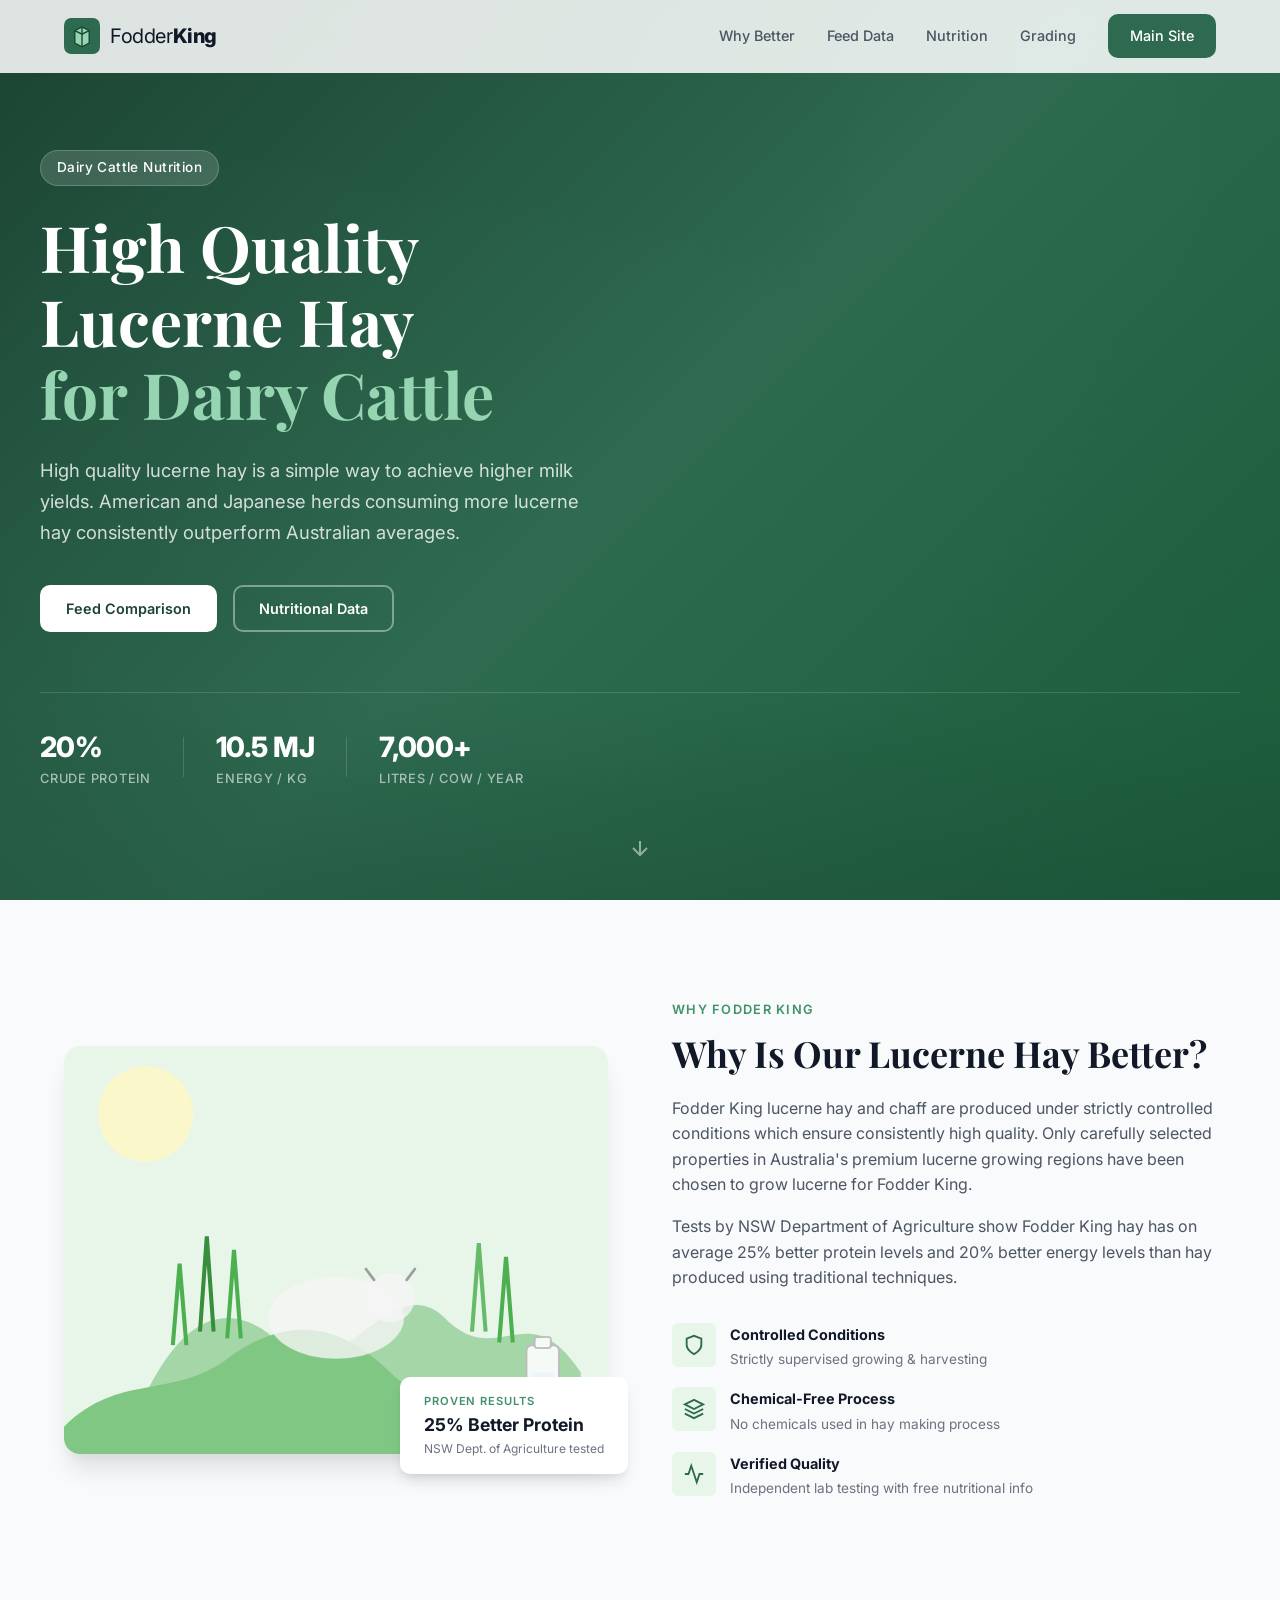
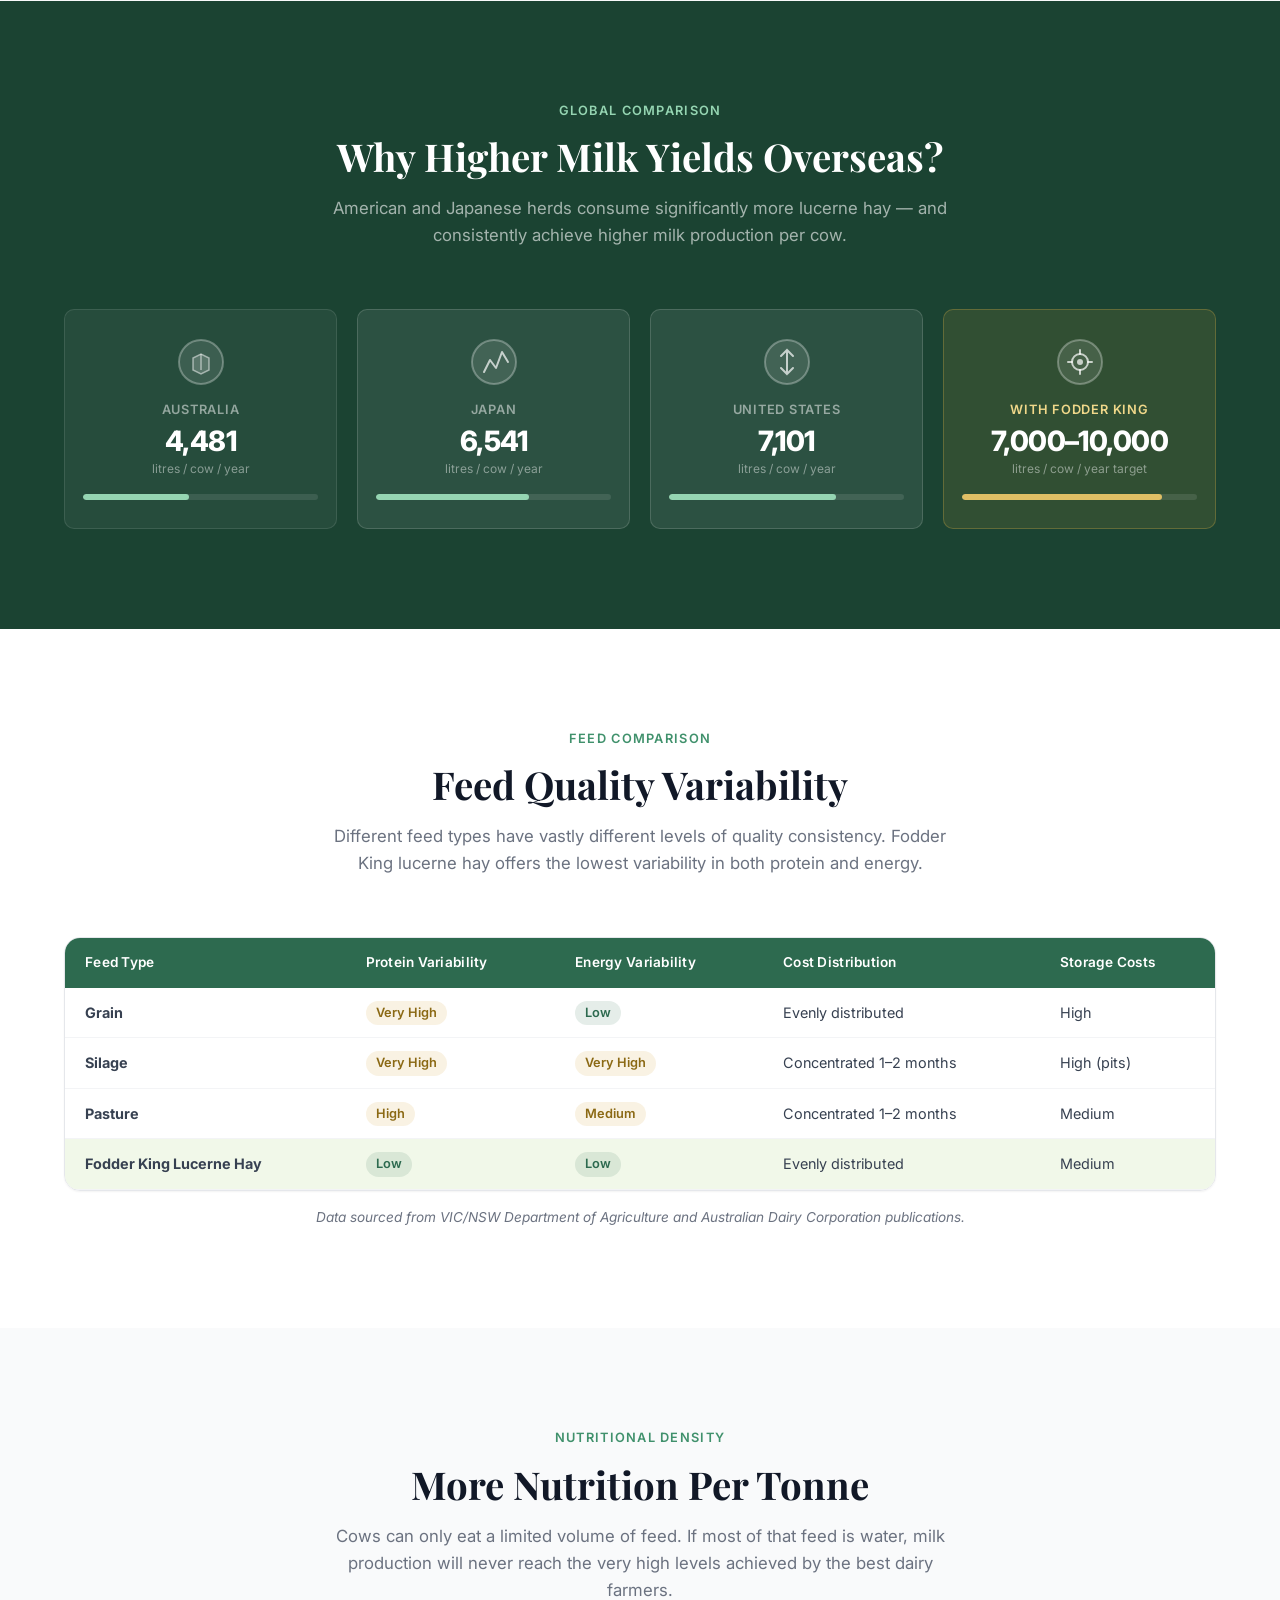
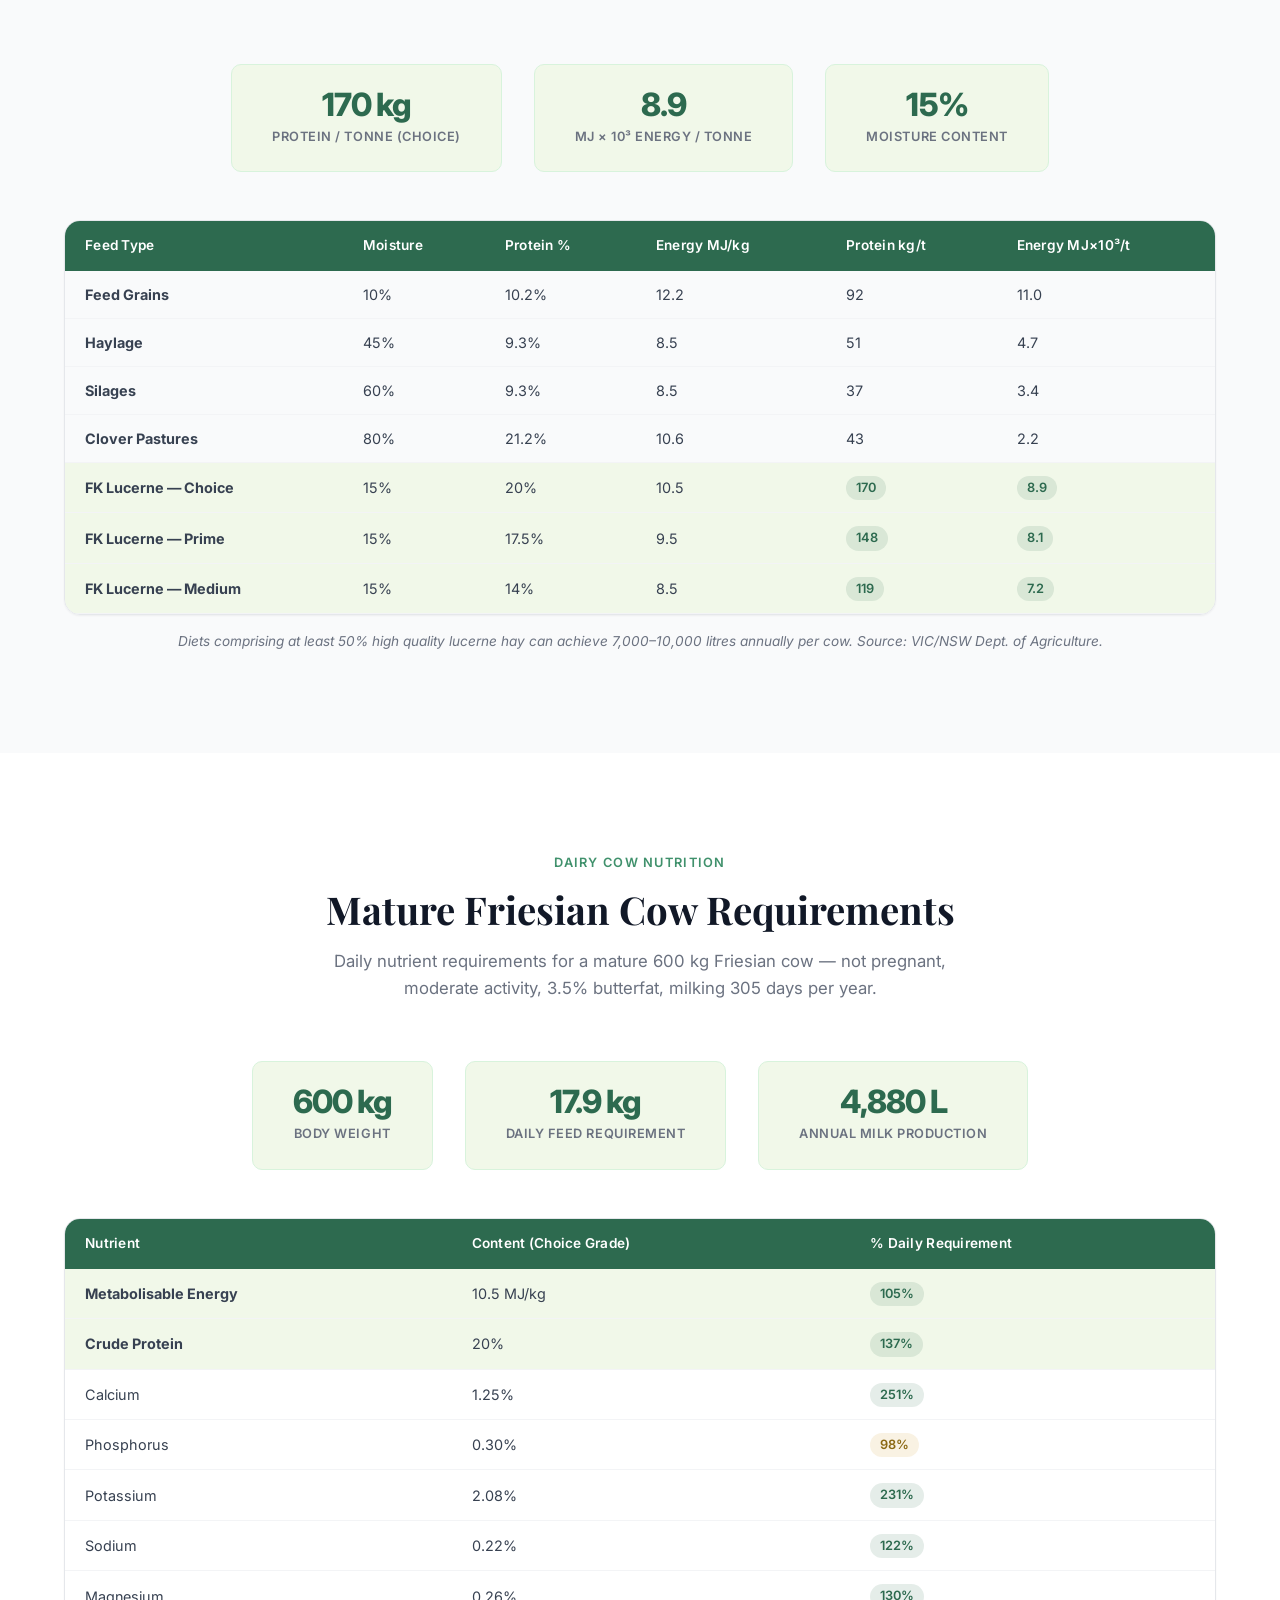
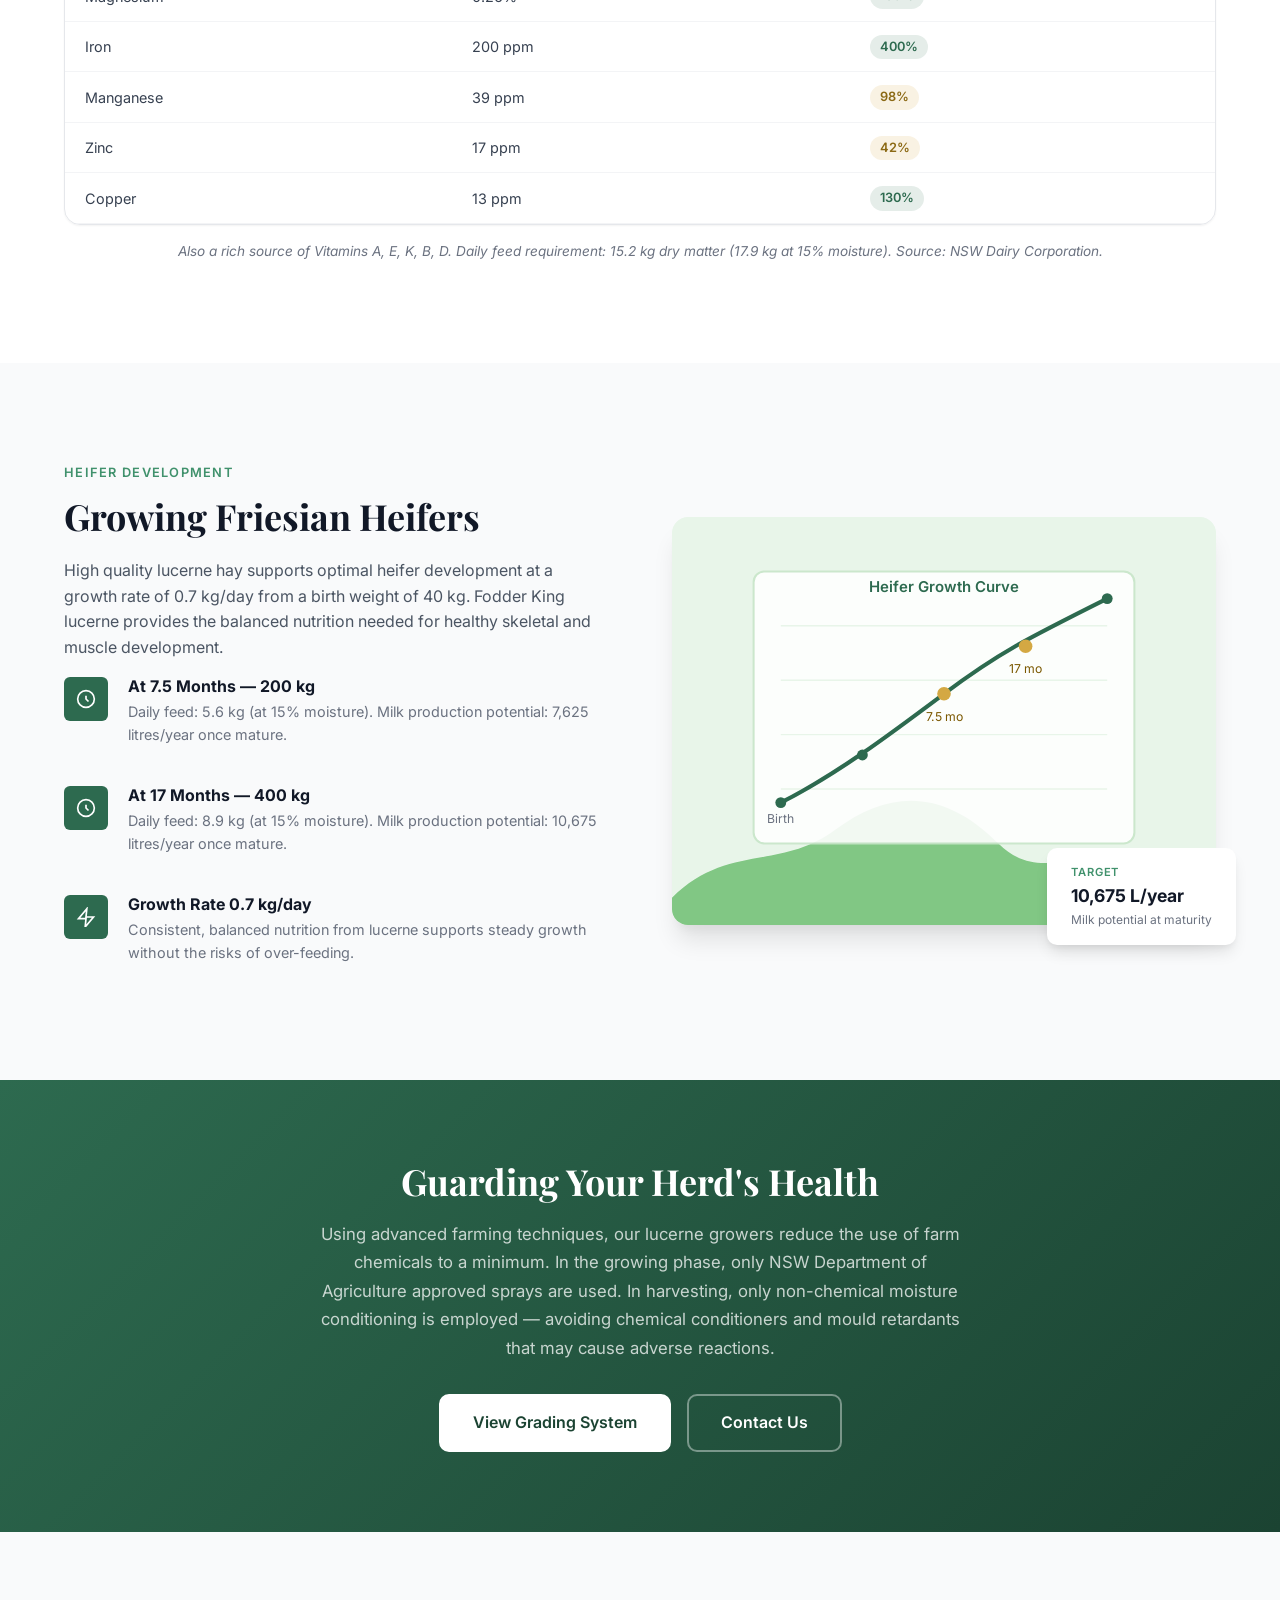
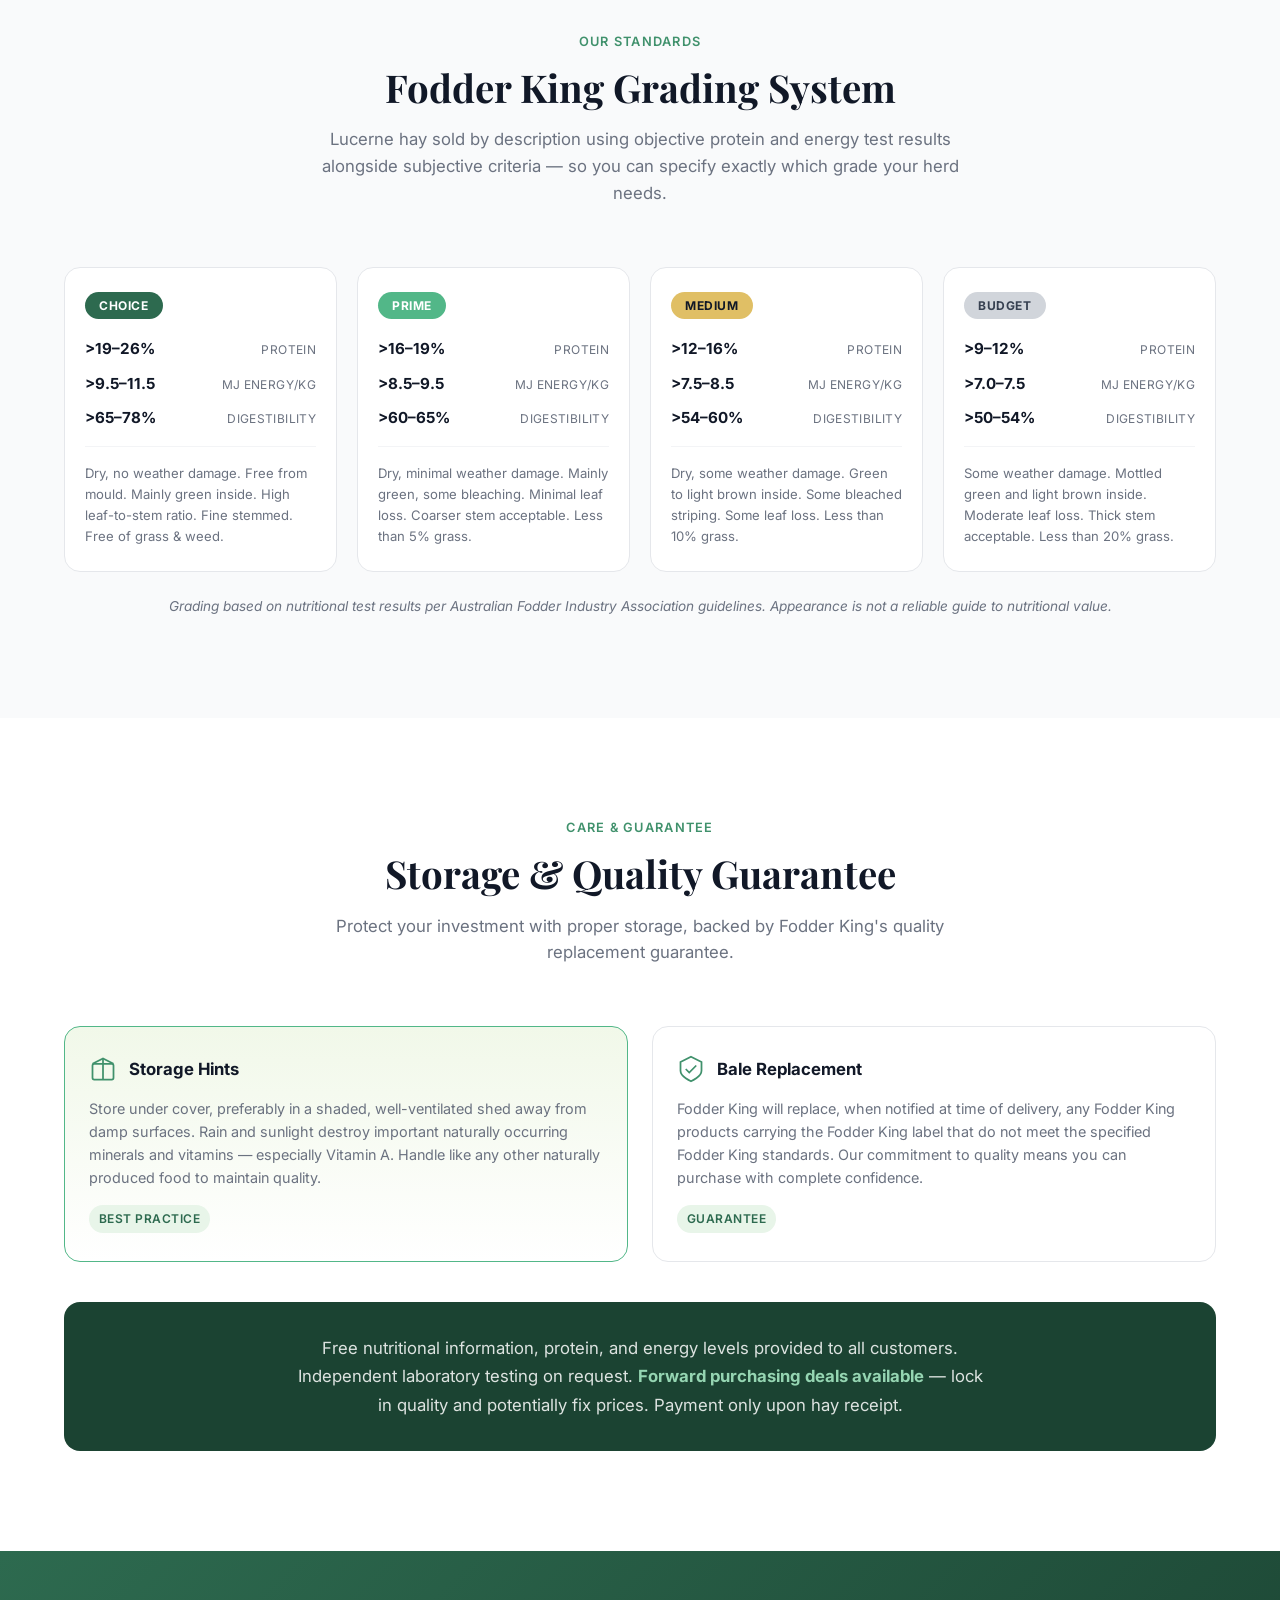
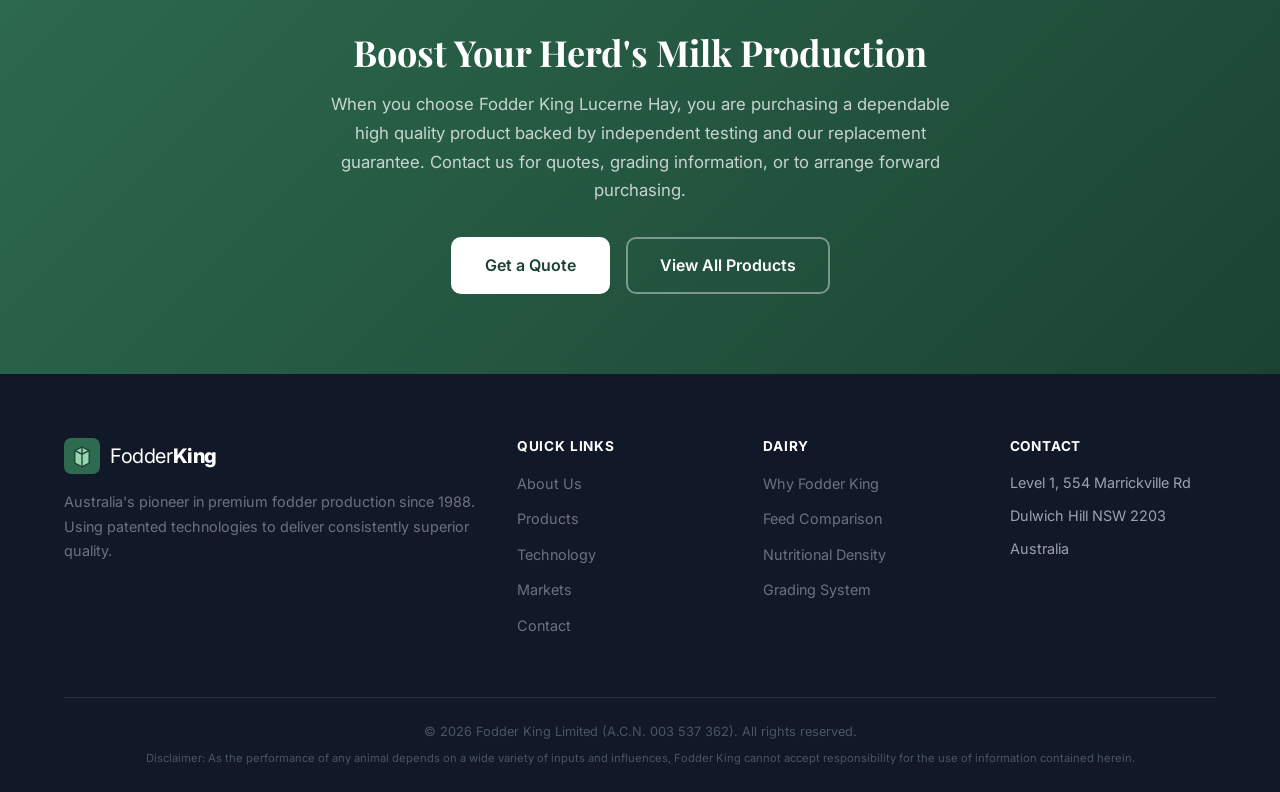
==== commit 1585ccb6: "Add animated WebGL shader background to hero section - Add flowing organic gradient shader using dom" ====
--- a/dairy.html
+++ b/dairy.html
@@ -740,6 +740,6 @@
     </div>
   </footer>
 
-  <script src="script.js"></script>
+  <script src="script.js?v=2"></script>
 </body>
 </html>
--- a/styles.css
+++ b/styles.css
@@ -275,10 +275,21 @@
   background: linear-gradient(135deg, var(--green-900) 0%, var(--green-800) 50%, #1a5c3a 100%);
 }
 
+.hero-shader {
+  position: absolute;
+  inset: 0;
+  width: 100%;
+  height: 100%;
+  z-index: 0;
+  opacity: 0.6;
+  pointer-events: none;
+}
+
 .hero-bg {
   position: absolute;
   inset: 0;
   opacity: 0.1;
+  z-index: 1;
   background-image:
     radial-gradient(circle at 20% 50%, rgba(255,255,255,0.15) 0%, transparent 50%),
     radial-gradient(circle at 80% 20%, rgba(255,255,255,0.1) 0%, transparent 50%),
